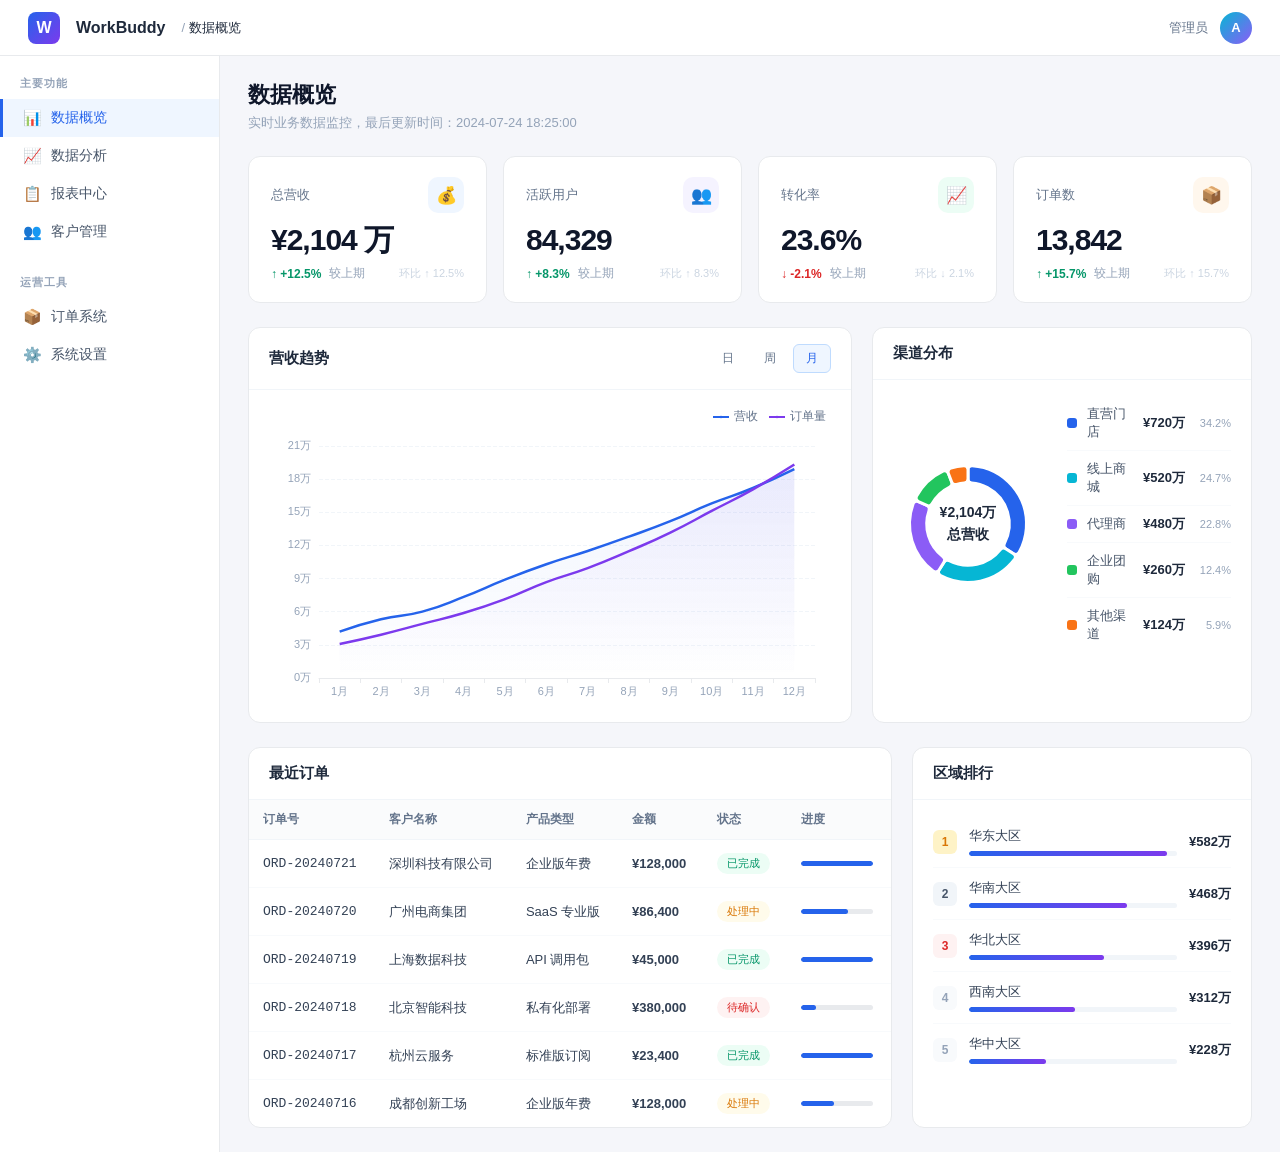
==== demos/d_dashboard/index.html @ 5409e31c "feat: 部署鄂尔多斯WorkBuddy培训材料" ====
<!DOCTYPE html>
<html lang="zh-CN">
<head>
<meta charset="UTF-8">
<meta name="viewport" content="width=device-width, initial-scale=1.0">
<title>数据概览 - 业务监控台</title>
<script src="assets/react.development.js"></script>
<script src="assets/react-dom.development.js"></script>
<script src="assets/echarts.min.js"></script>
<style>
  * { margin: 0; padding: 0; box-sizing: border-box; }

  body {
    font-family: -apple-system, BlinkMacSystemFont, 'Segoe UI', 'PingFang SC', 'Hiragino Sans GB', sans-serif;
    background: #f5f6fa;
    color: #1a1a2e;
    min-height: 100vh;
  }

  /* 顶栏 */
  .topbar {
    background: #fff;
    height: 56px;
    display: flex;
    align-items: center;
    justify-content: space-between;
    padding: 0 28px;
    border-bottom: 1px solid #e8eaed;
    position: sticky;
    top: 0;
    z-index: 100;
  }
  .topbar-left {
    display: flex;
    align-items: center;
    gap: 16px;
  }
  .topbar-logo {
    width: 32px;
    height: 32px;
    background: linear-gradient(135deg, #2563eb, #7c3aed);
    border-radius: 8px;
    display: flex;
    align-items: center;
    justify-content: center;
    color: #fff;
    font-size: 16px;
    font-weight: 700;
  }
  .topbar-title {
    font-size: 16px;
    font-weight: 600;
    color: #1e293b;
  }
  .topbar-breadcrumb {
    font-size: 13px;
    color: #94a3b8;
  }
  .topbar-breadcrumb span { color: #1e293b; }
  .topbar-right {
    display: flex;
    align-items: center;
    gap: 12px;
  }
  .avatar {
    width: 32px;
    height: 32px;
    border-radius: 50%;
    background: linear-gradient(135deg, #06b6d4, #8b5cf6);
    display: flex;
    align-items: center;
    justify-content: center;
    color: #fff;
    font-size: 13px;
    font-weight: 600;
  }

  /* 布局 */
  .layout {
    display: flex;
    max-width: 1440px;
    margin: 0 auto;
  }

  /* 侧边栏 */
  .sidebar {
    width: 220px;
    min-height: calc(100vh - 56px);
    background: #fff;
    border-right: 1px solid #e8eaed;
    padding: 20px 0;
    flex-shrink: 0;
  }
  .nav-section { margin-bottom: 24px; }
  .nav-label {
    font-size: 11px;
    font-weight: 600;
    color: #94a3b8;
    text-transform: uppercase;
    letter-spacing: 1px;
    padding: 0 20px;
    margin-bottom: 8px;
  }
  .nav-item {
    display: flex;
    align-items: center;
    gap: 10px;
    padding: 10px 20px;
    font-size: 14px;
    color: #475569;
    cursor: pointer;
    transition: all 0.15s;
    border-left: 3px solid transparent;
  }
  .nav-item:hover { background: #f8fafc; color: #1e293b; }
  .nav-item.active {
    background: #eff6ff;
    color: #2563eb;
    border-left-color: #2563eb;
    font-weight: 500;
  }
  .nav-icon { width: 18px; text-align: center; font-size: 15px; }

  /* 主内容区 */
  .main {
    flex: 1;
    padding: 24px 28px;
    min-width: 0;
  }

  /* 页面标题 */
  .page-header {
    margin-bottom: 24px;
  }
  .page-title {
    font-size: 22px;
    font-weight: 700;
    color: #0f172a;
    margin-bottom: 4px;
  }
  .page-desc {
    font-size: 13px;
    color: #94a3b8;
  }

  /* 统计卡片 */
  .stats-row {
    display: grid;
    grid-template-columns: repeat(4, 1fr);
    gap: 16px;
    margin-bottom: 24px;
  }
  .stat-card {
    background: #fff;
    border-radius: 12px;
    padding: 20px 22px;
    border: 1px solid #e8eaed;
    transition: all 0.2s;
  }
  .stat-card:hover {
    box-shadow: 0 4px 16px rgba(0,0,0,0.06);
    border-color: #d1d5db;
  }
  .stat-header {
    display: flex;
    align-items: center;
    justify-content: space-between;
    margin-bottom: 12px;
  }
  .stat-label {
    font-size: 13px;
    color: #64748b;
    font-weight: 500;
  }
  .stat-icon {
    width: 36px;
    height: 36px;
    border-radius: 10px;
    display: flex;
    align-items: center;
    justify-content: center;
    font-size: 17px;
  }
  .icon-blue { background: #eff6ff; }
  .icon-purple { background: #f5f3ff; }
  .icon-green { background: #ecfdf5; }
  .icon-orange { background: #fff7ed; }
  .stat-value {
    font-size: 30px;
    font-weight: 700;
    color: #0f172a;
    letter-spacing: -1px;
    line-height: 1;
    margin-bottom: 10px;
  }
  .stat-footer {
    display: flex;
    align-items: center;
    gap: 8px;
    font-size: 12px;
  }
  .trend-up { color: #059669; font-weight: 600; display: flex; align-items: center; gap: 3px; }
  .trend-down { color: #dc2626; font-weight: 600; display: flex; align-items: center; gap: 3px; }
  .trend-sub { color: #94a3b8; }

  /* 图表区域 */
  .charts-row {
    display: grid;
    grid-template-columns: 1fr 380px;
    gap: 20px;
    margin-bottom: 24px;
  }
  .card {
    background: #fff;
    border-radius: 12px;
    border: 1px solid #e8eaed;
    overflow: hidden;
  }
  .card-header {
    display: flex;
    align-items: center;
    justify-content: space-between;
    padding: 16px 20px;
    border-bottom: 1px solid #f1f5f9;
  }
  .card-title {
    font-size: 15px;
    font-weight: 600;
    color: #1e293b;
  }
  .card-actions {
    display: flex;
    gap: 4px;
  }
  .chip {
    padding: 5px 12px;
    font-size: 12px;
    border-radius: 6px;
    cursor: pointer;
    transition: all 0.15s;
    border: 1px solid transparent;
    color: #64748b;
    background: transparent;
    font-family: inherit;
  }
  .chip:hover { background: #f8fafc; }
  .chip.active {
    background: #eff6ff;
    color: #2563eb;
    border-color: #bfdbfe;
    font-weight: 500;
  }
  .card-body { padding: 16px 20px; }
  .chart-area { height: 300px; }

  /* 底部区域 */
  .bottom-row {
    display: grid;
    grid-template-columns: 1fr 340px;
    gap: 20px;
  }

  /* 表格 */
  .data-table {
    width: 100%;
    border-collapse: collapse;
  }
  .data-table th {
    text-align: left;
    padding: 11px 14px;
    font-size: 12px;
    font-weight: 600;
    color: #64748b;
    border-bottom: 1px solid #f1f5f9;
    background: #fafbfc;
  }
  .data-table td {
    padding: 13px 14px;
    font-size: 13px;
    border-bottom: 1px solid #f8fafc;
    color: #334155;
  }
  .data-table tr:last-child td { border-bottom: none; }
  .data-table tr:hover td { background: #fafbfc; }

  .order-id { font-family: 'SF Mono', Monaco, monospace; font-size: 12px; color: #2563eb; }
  .amount-text { font-weight: 600; color: #0f172a; }

  .badge {
    display: inline-flex;
    align-items: center;
    gap: 4px;
    padding: 3px 10px;
    border-radius: 20px;
    font-size: 11px;
    font-weight: 500;
  }
  .badge-success { background: #ecfdf5; color: #059669; }
  .badge-warning { background: #fffbeb; color: #d97706; }
  .badge-danger { background: #fef2f2; color: #dc2626; }

  .progress-track {
    width: 72px;
    height: 5px;
    background: #e8eaed;
    border-radius: 3px;
    overflow: hidden;
  }
  .progress-fill {
    height: 100%;
    border-radius: 3px;
    background: #2563eb;
    transition: width 0.6s ease;
  }

  /* 环形图区域 */
  .donut-layout {
    display: flex;
    align-items: center;
    gap: 24px;
  }
  .donut-chart { width: 150px; height: 150px; flex-shrink: 0; }
  .legend-list { flex: 1; }
  .legend-item {
    display: flex;
    align-items: center;
    gap: 10px;
    padding: 9px 0;
    border-bottom: 1px solid #f8fafc;
  }
  .legend-item:last-child { border-bottom: none; }
  .legend-dot {
    width: 10px;
    height: 10px;
    border-radius: 3px;
    flex-shrink: 0;
  }
  .legend-name { flex: 1; font-size: 13px; color: #475569; }
  .legend-value { font-size: 13px; font-weight: 600; color: #1e293b; }
  .legend-pct { font-size: 11px; color: #94a3b8; width: 36px; text-align: right; }

  /* 排行榜 */
  .rank-list { list-style: none; }
  .rank-item {
    display: flex;
    align-items: center;
    gap: 12px;
    padding: 11px 0;
    border-bottom: 1px solid #f8fafc;
  }
  .rank-item:last-child { border-bottom: none; }
  .rank-num {
    width: 24px;
    height: 24px;
    border-radius: 6px;
    display: flex;
    align-items: center;
    justify-content: center;
    font-size: 12px;
    font-weight: 700;
    flex-shrink: 0;
  }
  .num-1 { background: #fef3c7; color: #d97706; }
  .num-2 { background: #f1f5f9; color: #475569; }
  .num-3 { background: #fef2f2; color: #dc2626; }
  .num-n { background: #f8fafc; color: #94a3b8; }
  .rank-info { flex: 1; }
  .rank-name { font-size: 13px; font-weight: 500; color: #334155; }
  .rank-bar-wrap {
    height: 5px;
    background: #f1f5f9;
    border-radius: 3px;
    margin-top: 6px;
    overflow: hidden;
  }
  .rank-bar-fill {
    height: 100%;
    border-radius: 3px;
    background: linear-gradient(90deg, #2563eb, #7c3aed);
  }
  .rank-amount {
    font-size: 13px;
    font-weight: 600;
    color: #1e293b;
  }

  @keyframes fadeUp {
    from { opacity: 0; transform: translateY(12px); }
    to { opacity: 1; transform: translateY(0); }
  }
  .fade-up { animation: fadeUp 0.4s ease forwards; opacity: 0; }
</style>
</head>
<body>

<div class="app" id="root"></div>

<script>function _slicedToArray(r,e){return _arrayWithHoles(r)||_iterableToArrayLimit(r,e)||_unsupportedIterableToArray(r,e)||_nonIterableRest();}function _nonIterableRest(){throw new TypeError("Invalid attempt to destructure non-iterable instance.\nIn order to be iterable, non-array objects must have a [Symbol.iterator]() method.");}function _unsupportedIterableToArray(r,a){if(r){if("string"==typeof r)return _arrayLikeToArray(r,a);var t={}.toString.call(r).slice(8,-1);return"Object"===t&&r.constructor&&(t=r.constructor.name),"Map"===t||"Set"===t?Array.from(r):"Arguments"===t||/^(?:Ui|I)nt(?:8|16|32)(?:Clamped)?Array$/.test(t)?_arrayLikeToArray(r,a):void 0;}}function _arrayLikeToArray(r,a){(null==a||a>r.length)&&(a=r.length);for(var e=0,n=Array(a);e<a;e++)n[e]=r[e];return n;}function _iterableToArrayLimit(r,l){var t=null==r?null:"undefined"!=typeof Symbol&&r[Symbol.iterator]||r["@@iterator"];if(null!=t){var e,n,i,u,a=[],f=!0,o=!1;try{if(i=(t=t.call(r)).next,0===l){if(Object(t)!==t)return;f=!1;}else for(;!(f=(e=i.call(t)).done)&&(a.push(e.value),a.length!==l);f=!0);}catch(r){o=!0,n=r;}finally{try{if(!f&&null!=t.return&&(u=t.return(),Object(u)!==u))return;}finally{if(o)throw n;}}return a;}}function _arrayWithHoles(r){if(Array.isArray(r))return r;}var _React=React,useState=_React.useState,useEffect=_React.useEffect,useRef=_React.useRef;function StatCard(_ref){var label=_ref.label,value=_ref.value,change=_ref.change,pct=_ref.pct,icon=_ref.icon,iconBg=_ref.iconBg;var up=!change.includes('-');return React.createElement("div",{className:"stat-card fade-up"},React.createElement("div",{className:"stat-header"},React.createElement("span",{className:"stat-label"},label),React.createElement("span",{className:"stat-icon ".concat(iconBg)},icon)),React.createElement("div",{className:"stat-value"},value),React.createElement("div",{className:"stat-footer"},React.createElement("span",{className:up?'trend-up':'trend-down'},up?'↑':'↓'," ",change),React.createElement("span",{className:"trend-sub"},"\u8F83\u4E0A\u671F"),React.createElement("span",{style:{marginLeft:'auto',fontSize:'11px',color:'#cbd5e1'}},"\u73AF\u6BD4 ",pct)));}function TrendLine(){var ref=useRef(null);useEffect(function(){if(!ref.current)return;var chart=echarts.init(ref.current);chart.setOption({backgroundColor:'transparent',tooltip:{trigger:'axis',backgroundColor:'#fff',borderColor:'#e8eaed',textStyle:{color:'#334155',fontSize:12},axisPointer:{lineStyle:{color:'#e8eaed'}},extraCssText:'box-shadow: 0 4px 12px rgba(0,0,0,0.08);'},legend:{data:['营收','订单量'],top:0,right:0,textStyle:{color:'#64748b',fontSize:12},itemWidth:16,itemHeight:3},grid:{left:50,right:16,top:40,bottom:28},xAxis:{type:'category',data:['1月','2月','3月','4月','5月','6月','7月','8月','9月','10月','11月','12月'],axisLine:{lineStyle:{color:'#e8eaed'}},axisLabel:{color:'#94a3b8',fontSize:11},splitLine:{show:false}},yAxis:[{type:'value',axisLabel:{color:'#94a3b8',fontSize:11,formatter:function formatter(v){return v/100+'万';}},splitLine:{lineStyle:{color:'#f1f5f9',type:'dashed'}}},{type:'value',show:false}],series:[{name:'营收',type:'line',smooth:true,yAxisIndex:0,data:[420,532,601,734,890,1030,1150,1280,1420,1580,1720,1890],lineStyle:{width:2.5,color:'#2563eb'},areaStyle:{color:new echarts.graphic.LinearGradient(0,0,0,1,[{offset:0,color:'rgba(37,99,235,0.1)'},{offset:1,color:'rgba(37,99,235,0)'}])},itemStyle:{color:'#2563eb'},symbol:'circle',symbolSize:6,showSymbol:false},{name:'订单量',type:'line',smooth:true,yAxisIndex:1,data:[220,280,350,420,510,620,710,820,940,1080,1220,1380],lineStyle:{width:2.5,color:'#7c3aed'},areaStyle:{color:new echarts.graphic.LinearGradient(0,0,0,1,[{offset:0,color:'rgba(124,58,237,0.08)'},{offset:1,color:'rgba(124,58,237,0)'}])},itemStyle:{color:'#7c3aed'},symbol:'circle',symbolSize:6,showSymbol:false}]});window.addEventListener('resize',function(){return chart.resize();});return function(){window.removeEventListener('resize',function(){return chart.resize();});chart.dispose();};},[]);return React.createElement("div",{ref:ref,className:"chart-area"});}function DonutChart(){var ref=useRef(null);useEffect(function(){if(!ref.current)return;var chart=echarts.init(ref.current);chart.setOption({backgroundColor:'transparent',tooltip:{trigger:'item',backgroundColor:'#fff',borderColor:'#e8eaed',textStyle:{color:'#334155',fontSize:12},extraCssText:'box-shadow: 0 4px 12px rgba(0,0,0,0.08);',formatter:'{b}: ¥{c}万 ({d}%)'},series:[{type:'pie',radius:['55%','78%'],center:['50%','50%'],avoidLabelOverlap:false,label:{show:true,position:'center',formatter:'¥2,104万\n总营收',fontSize:14,lineHeight:22,color:'#1e293b',fontWeight:700},labelLine:{show:false},data:[{value:720,name:'直营门店',itemStyle:{color:'#2563eb'}},{value:520,name:'线上商城',itemStyle:{color:'#06b6d4'}},{value:480,name:'代理商',itemStyle:{color:'#8b5cf6'}},{value:260,name:'企业团购',itemStyle:{color:'#22c55e'}},{value:124,name:'其他渠道',itemStyle:{color:'#f97316'}}],itemStyle:{borderRadius:4,borderColor:'#fff',borderWidth:3}}]});window.addEventListener('resize',function(){return chart.resize();});return function(){return chart.dispose();};},[]);return React.createElement("div",{ref:ref,className:"donut-chart"});}function OrderTable(){var orders=[{id:'ORD-20240721',client:'深圳科技有限公司',product:'企业版年费',amount:'¥128,000',status:'success',label:'已完成',progress:100},{id:'ORD-20240720',client:'广州电商集团',product:'SaaS 专业版',amount:'¥86,400',status:'warning',label:'处理中',progress:65},{id:'ORD-20240719',client:'上海数据科技',product:'API 调用包',amount:'¥45,000',status:'success',label:'已完成',progress:100},{id:'ORD-20240718',client:'北京智能科技',product:'私有化部署',amount:'¥380,000',status:'danger',label:'待确认',progress:20},{id:'ORD-20240717',client:'杭州云服务',product:'标准版订阅',amount:'¥23,400',status:'success',label:'已完成',progress:100},{id:'ORD-20240716',client:'成都创新工场',product:'企业版年费',amount:'¥128,000',status:'warning',label:'处理中',progress:45}];return React.createElement("table",{className:"data-table"},React.createElement("thead",null,React.createElement("tr",null,React.createElement("th",null,"\u8BA2\u5355\u53F7"),React.createElement("th",null,"\u5BA2\u6237\u540D\u79F0"),React.createElement("th",null,"\u4EA7\u54C1\u7C7B\u578B"),React.createElement("th",null,"\u91D1\u989D"),React.createElement("th",null,"\u72B6\u6001"),React.createElement("th",null,"\u8FDB\u5EA6"))),React.createElement("tbody",null,orders.map(function(o){return React.createElement("tr",{key:o.id},React.createElement("td",{className:"order-id"},o.id),React.createElement("td",null,o.client),React.createElement("td",null,o.product),React.createElement("td",{className:"amount-text"},o.amount),React.createElement("td",null,React.createElement("span",{className:"badge badge-".concat(o.status)},o.label)),React.createElement("td",null,React.createElement("div",{className:"progress-track"},React.createElement("div",{className:"progress-fill",style:{width:o.progress+'%'}}))));})));}function RankList(){var data=[{name:'华东大区',val:'¥582万',pct:95},{name:'华南大区',val:'¥468万',pct:76},{name:'华北大区',val:'¥396万',pct:65},{name:'西南大区',val:'¥312万',pct:51},{name:'华中大区',val:'¥228万',pct:37}];return React.createElement("ul",{className:"rank-list"},data.map(function(r,i){return React.createElement("li",{key:i,className:"rank-item"},React.createElement("span",{className:"rank-num ".concat(i===0?'num-1':i===1?'num-2':i===2?'num-3':'num-n')},i+1),React.createElement("div",{className:"rank-info"},React.createElement("div",{className:"rank-name"},r.name),React.createElement("div",{className:"rank-bar-wrap"},React.createElement("div",{className:"rank-bar-fill",style:{width:r.pct+'%'}}))),React.createElement("span",{className:"rank-amount"},r.val));}));}function Dashboard(){var _useState=useState('month'),_useState2=_slicedToArray(_useState,2),activeTab=_useState2[0],setActiveTab=_useState2[1];return React.createElement(React.Fragment,null,React.createElement("div",{className:"topbar"},React.createElement("div",{className:"topbar-left"},React.createElement("div",{className:"topbar-logo"},"W"),React.createElement("span",{className:"topbar-title"},"WorkBuddy"),React.createElement("span",{className:"topbar-breadcrumb"},"/ ",React.createElement("span",null,"\u6570\u636E\u6982\u89C8"))),React.createElement("div",{className:"topbar-right"},React.createElement("span",{style:{fontSize:'13px',color:'#64748b'}},"\u7BA1\u7406\u5458"),React.createElement("div",{className:"avatar"},"A"))),React.createElement("div",{className:"layout"},React.createElement("aside",{className:"sidebar"},React.createElement("div",{className:"nav-section"},React.createElement("div",{className:"nav-label"},"\u4E3B\u8981\u529F\u80FD"),React.createElement("div",{className:"nav-item active"},React.createElement("span",{className:"nav-icon"},"\uD83D\uDCCA")," \u6570\u636E\u6982\u89C8"),React.createElement("div",{className:"nav-item"},React.createElement("span",{className:"nav-icon"},"\uD83D\uDCC8")," \u6570\u636E\u5206\u6790"),React.createElement("div",{className:"nav-item"},React.createElement("span",{className:"nav-icon"},"\uD83D\uDCCB")," \u62A5\u8868\u4E2D\u5FC3"),React.createElement("div",{className:"nav-item"},React.createElement("span",{className:"nav-icon"},"\uD83D\uDC65")," \u5BA2\u6237\u7BA1\u7406")),React.createElement("div",{className:"nav-section"},React.createElement("div",{className:"nav-label"},"\u8FD0\u8425\u5DE5\u5177"),React.createElement("div",{className:"nav-item"},React.createElement("span",{className:"nav-icon"},"\uD83D\uDCE6")," \u8BA2\u5355\u7CFB\u7EDF"),React.createElement("div",{className:"nav-item"},React.createElement("span",{className:"nav-icon"},"\u2699\uFE0F")," \u7CFB\u7EDF\u8BBE\u7F6E"))),React.createElement("main",{className:"main"},React.createElement("div",{className:"page-header fade-up"},React.createElement("h1",{className:"page-title"},"\u6570\u636E\u6982\u89C8"),React.createElement("p",{className:"page-desc"},"\u5B9E\u65F6\u4E1A\u52A1\u6570\u636E\u76D1\u63A7\uFF0C\u6700\u540E\u66F4\u65B0\u65F6\u95F4\uFF1A2024-07-24 18:25:00")),React.createElement("div",{className:"stats-row"},React.createElement(StatCard,{label:"\u603B\u8425\u6536",value:"\xA52,104 \u4E07",change:"+12.5%",pct:"\u2191 12.5%",icon:"\uD83D\uDCB0",iconBg:"icon-blue"}),React.createElement(StatCard,{label:"\u6D3B\u8DC3\u7528\u6237",value:"84,329",change:"+8.3%",pct:"\u2191 8.3%",icon:"\uD83D\uDC65",iconBg:"icon-purple"}),React.createElement(StatCard,{label:"\u8F6C\u5316\u7387",value:"23.6%",change:"-2.1%",pct:"\u2193 2.1%",icon:"\uD83D\uDCC8",iconBg:"icon-green"}),React.createElement(StatCard,{label:"\u8BA2\u5355\u6570",value:"13,842",change:"+15.7%",pct:"\u2191 15.7%",icon:"\uD83D\uDCE6",iconBg:"icon-orange"})),React.createElement("div",{className:"charts-row"},React.createElement("div",{className:"card fade-up",style:{animationDelay:'0.1s'}},React.createElement("div",{className:"card-header"},React.createElement("span",{className:"card-title"},"\u8425\u6536\u8D8B\u52BF"),React.createElement("div",{className:"card-actions"},['day','week','month'].map(function(t){return React.createElement("button",{key:t,className:"chip ".concat(activeTab===t?'active':''),onClick:function onClick(){return setActiveTab(t);}},{day:'日',week:'周',month:'月'}[t]);}))),React.createElement("div",{className:"card-body"},React.createElement(TrendLine,null))),React.createElement("div",{className:"card fade-up",style:{animationDelay:'0.15s'}},React.createElement("div",{className:"card-header"},React.createElement("span",{className:"card-title"},"\u6E20\u9053\u5206\u5E03")),React.createElement("div",{className:"card-body"},React.createElement("div",{className:"donut-layout"},React.createElement(DonutChart,null),React.createElement("div",{className:"legend-list"},[{c:'#2563eb',n:'直营门店',v:'¥720万',p:'34.2%'},{c:'#06b6d4',n:'线上商城',v:'¥520万',p:'24.7%'},{c:'#8b5cf6',n:'代理商',v:'¥480万',p:'22.8%'},{c:'#22c55e',n:'企业团购',v:'¥260万',p:'12.4%'},{c:'#f97316',n:'其他渠道',v:'¥124万',p:'5.9%'}].map(function(l,i){return React.createElement("div",{key:i,className:"legend-item"},React.createElement("span",{className:"legend-dot",style:{background:l.c}}),React.createElement("span",{className:"legend-name"},l.n),React.createElement("span",{className:"legend-value"},l.v),React.createElement("span",{className:"legend-pct"},l.p));})))))),React.createElement("div",{className:"bottom-row"},React.createElement("div",{className:"card fade-up",style:{animationDelay:'0.2s'}},React.createElement("div",{className:"card-header"},React.createElement("span",{className:"card-title"},"\u6700\u8FD1\u8BA2\u5355")),React.createElement("div",{className:"card-body",style:{padding:'0'}},React.createElement(OrderTable,null))),React.createElement("div",{className:"card fade-up",style:{animationDelay:'0.25s'}},React.createElement("div",{className:"card-header"},React.createElement("span",{className:"card-title"},"\u533A\u57DF\u6392\u884C")),React.createElement("div",{className:"card-body"},React.createElement(RankList,null)))))));}ReactDOM.createRoot(document.getElementById('root')).render(React.createElement(Dashboard,null));</script>
</body>
</html>
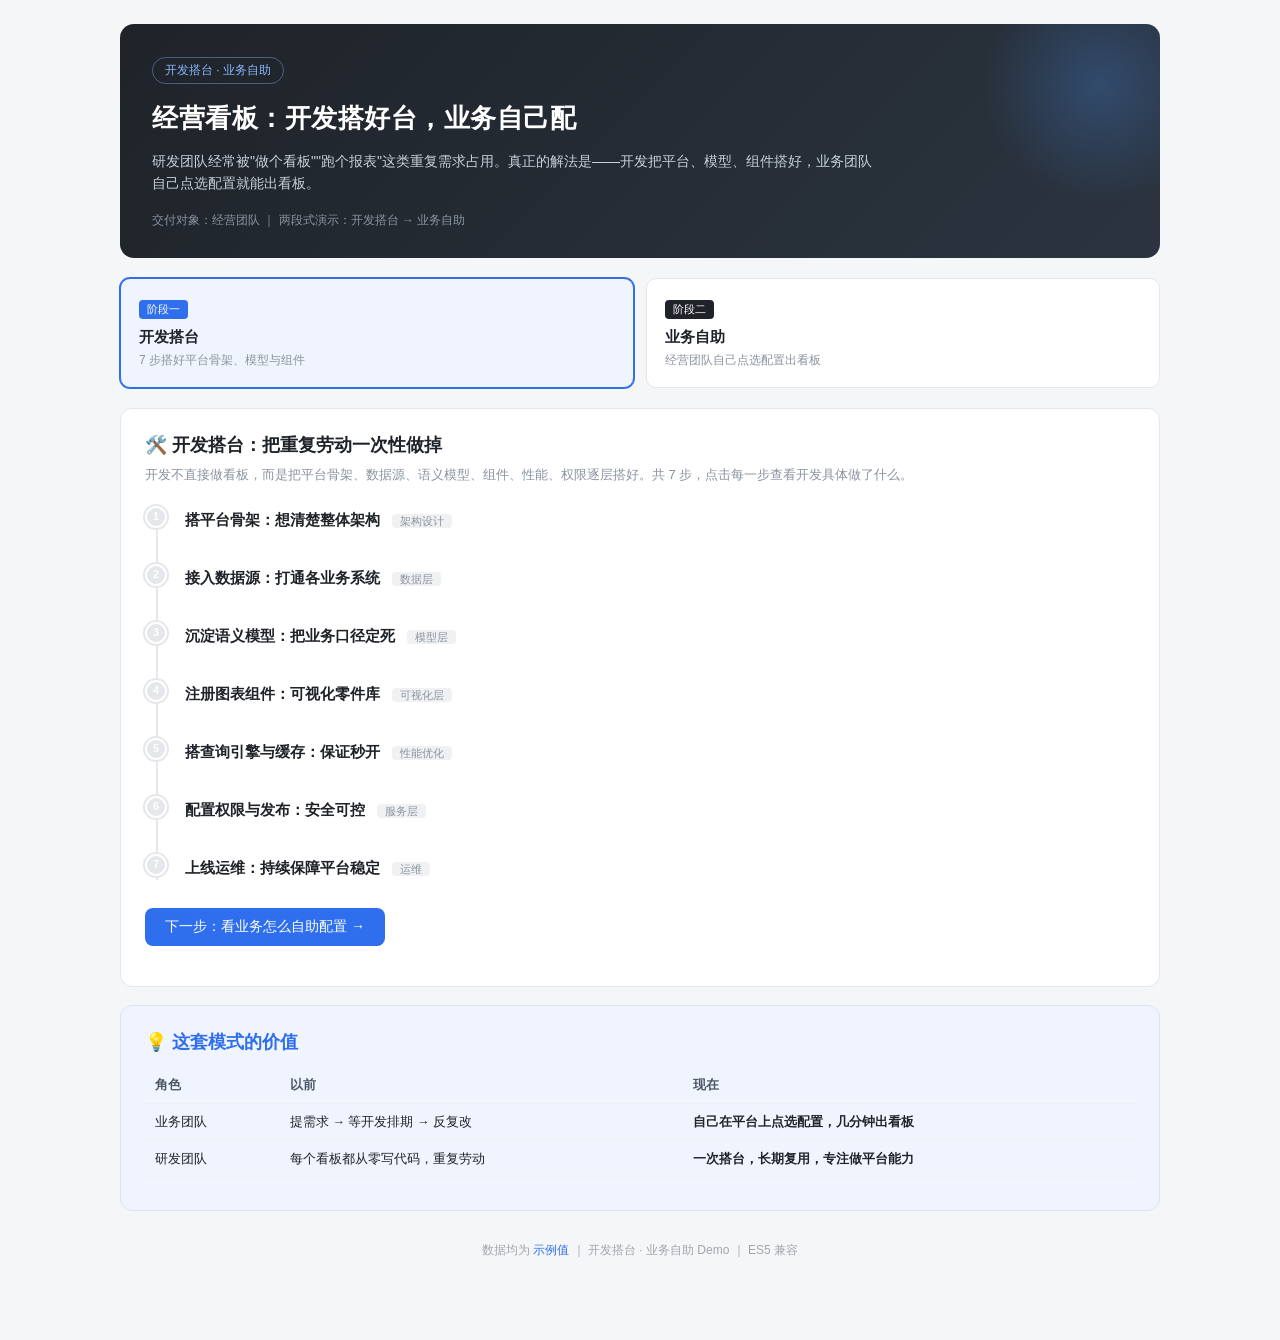
==== commit a21fb664: "feat: 更新数智工具开发demo" ====
--- a/demos/d_dashboard/index.html
+++ b/demos/d_dashboard/index.html
@@ -1,400 +1,866 @@
 <!DOCTYPE html>
-<html lang="zh-CN">
-<head>
-<meta charset="UTF-8">
-<meta name="viewport" content="width=device-width, initial-scale=1.0">
-<title>数据概览 - 业务监控台</title>
-<script src="assets/react.development.js"></script>
-<script src="assets/react-dom.development.js"></script>
-<script src="assets/echarts.min.js"></script>
+<html lang="zh-CN" data-page-node-id="ryjo9A8xEb5ARSOMpGItKP">
+<head data-page-node-id="pqWp8pfzp0RZ9H7TcduMfM">
+<meta charset="UTF-8" data-page-node-id="S8JuPNFtDSs1piz5qi6LEm">
+<meta name="viewport" content="width=device-width, initial-scale=1.0" data-page-node-id="tACIdN5uxoAtgjnfTzceOp">
+<title>经营看板平台 - 开发搭台 · 业务自助 Demo</title>
 <style>
   * { margin: 0; padding: 0; box-sizing: border-box; }
-
   body {
-    font-family: -apple-system, BlinkMacSystemFont, 'Segoe UI', 'PingFang SC', 'Hiragino Sans GB', sans-serif;
-    background: #f5f6fa;
-    color: #1a1a2e;
-    min-height: 100vh;
-  }
-
-  /* 顶栏 */
-  .topbar {
+    font-family: -apple-system, "PingFang SC", "Microsoft YaHei", sans-serif;
+    background: #f5f6f8;
+    color: #1f2329;
+    line-height: 1.6;
+  }
+  .wrap { max-width: 1080px; margin: 0 auto; padding: 24px 20px 80px; }
+
+  /* 顶部 */
+  .hero {
+    background: linear-gradient(135deg, #1f2329 0%, #2b3440 100%);
+    border-radius: 14px;
+    padding: 32px 32px 28px;
+    color: #fff;
+    position: relative;
+    overflow: hidden;
+  }
+  .hero::after {
+    content: "";
+    position: absolute;
+    right: -60px; top: -60px;
+    width: 240px; height: 240px;
+    background: radial-gradient(circle, rgba(76,154,255,0.25) 0%, transparent 70%);
+  }
+  .hero .tag {
+    display: inline-block;
+    font-size: 12px;
+    color: #8ab6ff;
+    border: 1px solid rgba(138,182,255,0.4);
+    border-radius: 20px;
+    padding: 3px 12px;
+    margin-bottom: 14px;
+  }
+  .hero h1 { font-size: 26px; font-weight: 600; margin-bottom: 10px; letter-spacing: 0.5px; }
+  .hero p { font-size: 14px; color: #c8d0da; max-width: 720px; }
+  .hero .meta { margin-top: 16px; font-size: 12px; color: #8a93a0; }
+
+  /* 阶段标签 */
+  .phase-nav { display: flex; gap: 12px; margin: 20px 0; }
+  .phase-btn {
+    flex: 1;
     background: #fff;
-    height: 56px;
+    border: 1px solid #e5e7eb;
+    border-radius: 10px;
+    padding: 16px 18px;
+    cursor: pointer;
+    text-align: left;
+    transition: all 0.2s;
+    position: relative;
+  }
+  .phase-btn:hover { border-color: #2f6fed; }
+  .phase-btn.on { border-color: #2f6fed; background: #f0f4ff; box-shadow: 0 0 0 1px #2f6fed; }
+  .phase-btn .ph-no {
+    display: inline-block;
+    font-size: 11px;
+    color: #fff;
+    background: #1f2329;
+    border-radius: 4px;
+    padding: 1px 8px;
+    margin-bottom: 6px;
+  }
+  .phase-btn.on .ph-no { background: #2f6fed; }
+  .phase-btn .ph-title { font-size: 15px; font-weight: 600; display: block; }
+  .phase-btn .ph-sub { font-size: 12px; color: #8a93a0; margin-top: 2px; display: block; }
+
+  /* 通用卡片 */
+  .card {
+    background: #fff;
+    border: 1px solid #e5e7eb;
+    border-radius: 12px;
+    padding: 22px 24px;
+    margin: 18px 0;
+  }
+  .card h2 {
+    font-size: 18px;
+    font-weight: 600;
+    margin-bottom: 6px;
+    display: flex;
+    align-items: center;
+    gap: 8px;
+  }
+  .card .sub { font-size: 13px; color: #8a93a0; margin-bottom: 16px; }
+
+  /* 时间线 */
+  .timeline { position: relative; padding-left: 30px; }
+  .timeline::before {
+    content: "";
+    position: absolute;
+    left: 11px; top: 6px; bottom: 6px;
+    width: 2px;
+    background: #e5e7eb;
+  }
+  .step { position: relative; margin-bottom: 22px; }
+  .step .dot {
+    position: absolute;
+    left: -30px; top: 4px;
+    width: 22px; height: 22px;
+    border-radius: 50%;
+    background: #e5e7eb;
+    border: 2px solid #fff;
+    box-shadow: 0 0 0 2px #e5e7eb;
+    display: flex;
+    align-items: center;
+    justify-content: center;
+    font-size: 11px;
+    color: #fff;
+    font-weight: 600;
+    transition: all 0.3s;
+  }
+  .step.active .dot { background: #2f6fed; box-shadow: 0 0 0 2px #bcd2ff; }
+  .step.done .dot { background: #2f6fed; box-shadow: 0 0 0 2px #bcd2ff; }
+  .step .title {
+    font-size: 15px;
+    font-weight: 600;
+    color: #1f2329;
+    margin-bottom: 4px;
+    cursor: pointer;
+    user-select: none;
+    padding: 6px 10px;
+    border-radius: 8px;
+    transition: background 0.15s;
+  }
+  .step .title:hover { background: #f5f7fa; }
+  .step .title .who {
+    font-size: 11px;
+    font-weight: 400;
+    color: #8a93a0;
+    background: #f0f1f3;
+    border-radius: 4px;
+    padding: 1px 8px;
+    margin-left: 8px;
+  }
+  .step .body { display: none; margin-top: 10px; }
+  .step.active .body { display: block; animation: fadeUp 0.35s ease; }
+  .step-note {
+    font-size: 13px;
+    color: #4b5563;
+    margin: 4px 0 10px;
+    line-height: 1.7;
+  }
+  @keyframes fadeUp { from { opacity: 0; transform: translateY(8px); } to { opacity: 1; transform: translateY(0); } }
+
+  /* 代码块 */
+  pre {
+    background: #1f2329;
+    color: #d6dbe2;
+    border-radius: 8px;
+    padding: 14px 16px;
+    font-size: 12.5px;
+    line-height: 1.7;
+    overflow-x: auto;
+    font-family: "SF Mono", "Menlo", "Consolas", monospace;
+    margin: 10px 0;
+  }
+  pre .cm { color: #6b7680; }
+  pre .kw { color: #6ea8ff; }
+  pre .str { color: #7ec699; }
+  pre .fn { color: #e0b05f; }
+  pre .num { color: #c88fd6; }
+
+  /* 表格 */
+  table { width: 100%; border-collapse: collapse; font-size: 12.5px; margin: 10px 0; }
+  th, td { padding: 8px 10px; text-align: left; border-bottom: 1px solid #eef0f2; }
+  th { background: #f7f8fa; color: #4b5563; font-weight: 600; }
+  .tag {
+    display: inline-block;
+    font-size: 11px;
+    padding: 1px 8px;
+    border-radius: 4px;
+    font-weight: 500;
+  }
+  .tag.blue { background: #e8f0ff; color: #2f6fed; }
+  .tag.green { background: #e6f5ec; color: #1a9e5c; }
+  .tag.orange { background: #fff3e6; color: #d97706; }
+  .tag.gray { background: #f0f1f3; color: #6b7280; }
+
+  /* 看板预览 */
+  .dashboard {
+    display: grid;
+    grid-template-columns: repeat(4, 1fr);
+    gap: 12px;
+    margin-top: 12px;
+  }
+  .kpi {
+    background: #fff;
+    border: 1px solid #e5e7eb;
+    border-radius: 10px;
+    padding: 14px 16px;
+  }
+  .kpi .label { font-size: 12px; color: #8a93a0; }
+  .kpi .val { font-size: 22px; font-weight: 700; color: #1f2329; margin: 4px 0 2px; }
+  .kpi .delta { font-size: 12px; }
+  .kpi .delta.up { color: #dc2626; }
+  .kpi .delta.down { color: #1a9e5c; }
+
+  .chart-box {
+    grid-column: span 2;
+    background: #fff;
+    border: 1px solid #e5e7eb;
+    border-radius: 10px;
+    padding: 14px 16px;
+  }
+  .chart-box .label { font-size: 12px; color: #8a93a0; margin-bottom: 10px; }
+
+  .bars { display: flex; align-items: flex-end; gap: 8px; height: 120px; }
+  .bar { flex: 1; background: #2f6fed; border-radius: 4px 4px 0 0; position: relative; }
+  .bar.x { display: flex; justify-content: space-around; margin-top: 6px; font-size: 10px; color: #8a93a0; }
+
+  .pie-wrap { display: flex; align-items: center; gap: 16px; }
+  .pie { width: 110px; height: 110px; border-radius: 50%; flex-shrink: 0; }
+  .legend { font-size: 12px; }
+  .legend .row { display: flex; align-items: center; gap: 6px; margin-bottom: 5px; }
+  .legend .sw { width: 10px; height: 10px; border-radius: 2px; }
+
+  /* 配置器（业务自助） */
+  .config-wrap {
+    display: grid;
+    grid-template-columns: 300px 1fr;
+    gap: 16px;
+    margin-top: 12px;
+  }
+  .config-panel {
+    border: 1px solid #e5e7eb;
+    border-radius: 10px;
+    overflow: hidden;
+  }
+  .config-panel .cp-head {
+    background: #f7f8fa;
+    padding: 10px 14px;
+    font-size: 13px;
+    font-weight: 600;
+    color: #4b5563;
+    border-bottom: 1px solid #eef0f2;
+  }
+  .config-panel .cp-body { padding: 10px 14px; max-height: 360px; overflow-y: auto; }
+  .field-item {
+    border: 1px solid #eef0f2;
+    border-radius: 8px;
+    padding: 8px 10px;
+    margin-bottom: 8px;
+    cursor: pointer;
+    font-size: 12.5px;
+    transition: all 0.15s;
     display: flex;
     align-items: center;
     justify-content: space-between;
-    padding: 0 28px;
-    border-bottom: 1px solid #e8eaed;
-    position: sticky;
-    top: 0;
-    z-index: 100;
-  }
-  .topbar-left {
-    display: flex;
+  }
+  .field-item:hover { border-color: #2f6fed; background: #f8faff; }
+  .field-item.sel { border-color: #2f6fed; background: #f0f4ff; }
+  .field-item .ft { font-size: 11px; color: #8a93a0; }
+
+  .config-canvas {
+    border: 1px dashed #c9d2e0;
+    border-radius: 10px;
+    padding: 14px;
+    background: #fafbfd;
+    min-height: 360px;
+    position: relative;
+  }
+  .config-canvas .canvas-hint {
+    position: absolute;
+    top: 50%; left: 50%;
+    transform: translate(-50%,-50%);
+    color: #a0a6ad;
+    font-size: 13px;
+    text-align: center;
+    pointer-events: none;
+    width: 80%;
+  }
+  .canvas-block {
+    border: 1px solid #e5e7eb;
+    background: #fff;
+    border-radius: 8px;
+    padding: 10px 12px;
+    margin-bottom: 8px;
+    font-size: 12.5px;
+    animation: fadeUp 0.3s ease;
+    box-shadow: 0 1px 3px rgba(0,0,0,0.04);
+  }
+  .canvas-block .cb-type { font-size: 10px; color: #2f6fed; background: #e8f0ff; border-radius: 3px; padding: 0 6px; margin-right: 6px; }
+
+  /* 按钮 */
+  .btn {
+    display: inline-flex;
     align-items: center;
-    gap: 16px;
-  }
-  .topbar-logo {
-    width: 32px;
-    height: 32px;
-    background: linear-gradient(135deg, #2563eb, #7c3aed);
+    gap: 6px;
+    background: #2f6fed;
+    color: #fff;
+    border: none;
     border-radius: 8px;
-    display: flex;
-    align-items: center;
-    justify-content: center;
-    color: #fff;
-    font-size: 16px;
-    font-weight: 700;
-  }
-  .topbar-title {
-    font-size: 16px;
-    font-weight: 600;
-    color: #1e293b;
-  }
-  .topbar-breadcrumb {
-    font-size: 13px;
-    color: #94a3b8;
-  }
-  .topbar-breadcrumb span { color: #1e293b; }
-  .topbar-right {
+    padding: 10px 20px;
+    font-size: 14px;
+    font-weight: 500;
+    cursor: pointer;
+    transition: background 0.2s;
+  }
+  .btn:hover { background: #2459c4; }
+  .btn.ghost { background: #fff; color: #2f6fed; border: 1px solid #2f6fed; }
+  .btn.ghost:hover { background: #f0f4ff; }
+  .btn-row { display: flex; gap: 12px; margin: 18px 0; flex-wrap: wrap; align-items: center; }
+  .hint { font-size: 12px; color: #8a93a0; }
+
+  /* 架构分层图 */
+  .arch { display: flex; flex-direction: column; gap: 8px; margin: 10px 0; }
+  .arch .layer {
+    border: 1px solid #e5e7eb;
+    border-radius: 8px;
+    padding: 10px 14px;
     display: flex;
     align-items: center;
     gap: 12px;
-  }
-  .avatar {
-    width: 32px;
-    height: 32px;
+    font-size: 12.5px;
+  }
+  .arch .layer .l-name {
+    font-weight: 600;
+    color: #2f6fed;
+    min-width: 72px;
+    flex-shrink: 0;
+  }
+  .arch .layer .l-items { color: #4b5563; }
+  .arch .layer.hl { background: #f0f4ff; border-color: #c9d9ff; }
+
+  /* 标签组 */
+  .chip-group { display: flex; flex-wrap: wrap; gap: 8px; margin: 8px 0; }
+  .chip {
+    font-size: 12px;
+    color: #4b5563;
+    background: #f5f7fa;
+    border: 1px solid #e5e7eb;
+    border-radius: 16px;
+    padding: 4px 12px;
+  }
+
+  /* 开关 */
+  .switch-row { display: flex; align-items: center; gap: 10px; margin: 8px 0; font-size: 12.5px; }
+  .switch {
+    width: 40px; height: 22px;
+    border-radius: 11px;
+    background: #d1d5db;
+    position: relative;
+    cursor: pointer;
+    transition: background 0.2s;
+    flex-shrink: 0;
+    border: none;
+  }
+  .switch .knob {
+    position: absolute;
+    top: 2px; left: 2px;
+    width: 18px; height: 18px;
     border-radius: 50%;
-    background: linear-gradient(135deg, #06b6d4, #8b5cf6);
-    display: flex;
+    background: #fff;
+    transition: left 0.2s;
+    box-shadow: 0 1px 2px rgba(0,0,0,0.2);
+  }
+  .switch.on { background: #2f6fed; }
+  .switch.on .knob { left: 20px; }
+  .switch-row .sw-label { color: #4b5563; }
+  .switch-row .sw-tip { color: #a0a6ad; font-size: 11px; }
+
+  /* 可点选择标签 */
+  .pick-item {
+    display: inline-flex;
     align-items: center;
-    justify-content: center;
-    color: #fff;
-    font-size: 13px;
-    font-weight: 600;
-  }
-
-  /* 布局 */
-  .layout {
-    display: flex;
-    max-width: 1440px;
-    margin: 0 auto;
-  }
-
-  /* 侧边栏 */
-  .sidebar {
-    width: 220px;
-    min-height: calc(100vh - 56px);
+    gap: 6px;
+    font-size: 12px;
+    padding: 5px 12px;
+    border: 1px solid #e5e7eb;
+    border-radius: 6px;
     background: #fff;
-    border-right: 1px solid #e8eaed;
-    padding: 20px 0;
-    flex-shrink: 0;
-  }
-  .nav-section { margin-bottom: 24px; }
-  .nav-label {
-    font-size: 11px;
-    font-weight: 600;
-    color: #94a3b8;
-    text-transform: uppercase;
-    letter-spacing: 1px;
-    padding: 0 20px;
-    margin-bottom: 8px;
-  }
-  .nav-item {
-    display: flex;
-    align-items: center;
-    gap: 10px;
-    padding: 10px 20px;
-    font-size: 14px;
-    color: #475569;
     cursor: pointer;
+    user-select: none;
     transition: all 0.15s;
-    border-left: 3px solid transparent;
-  }
-  .nav-item:hover { background: #f8fafc; color: #1e293b; }
-  .nav-item.active {
-    background: #eff6ff;
-    color: #2563eb;
-    border-left-color: #2563eb;
-    font-weight: 500;
-  }
-  .nav-icon { width: 18px; text-align: center; font-size: 15px; }
-
-  /* 主内容区 */
-  .main {
-    flex: 1;
-    padding: 24px 28px;
-    min-width: 0;
-  }
-
-  /* 页面标题 */
-  .page-header {
-    margin-bottom: 24px;
-  }
-  .page-title {
-    font-size: 22px;
-    font-weight: 700;
-    color: #0f172a;
-    margin-bottom: 4px;
-  }
-  .page-desc {
-    font-size: 13px;
-    color: #94a3b8;
-  }
-
-  /* 统计卡片 */
-  .stats-row {
-    display: grid;
-    grid-template-columns: repeat(4, 1fr);
-    gap: 16px;
-    margin-bottom: 24px;
-  }
-  .stat-card {
-    background: #fff;
-    border-radius: 12px;
-    padding: 20px 22px;
-    border: 1px solid #e8eaed;
-    transition: all 0.2s;
-  }
-  .stat-card:hover {
-    box-shadow: 0 4px 16px rgba(0,0,0,0.06);
-    border-color: #d1d5db;
-  }
-  .stat-header {
-    display: flex;
-    align-items: center;
-    justify-content: space-between;
-    margin-bottom: 12px;
-  }
-  .stat-label {
-    font-size: 13px;
-    color: #64748b;
-    font-weight: 500;
-  }
-  .stat-icon {
-    width: 36px;
-    height: 36px;
-    border-radius: 10px;
-    display: flex;
-    align-items: center;
-    justify-content: center;
-    font-size: 17px;
-  }
-  .icon-blue { background: #eff6ff; }
-  .icon-purple { background: #f5f3ff; }
-  .icon-green { background: #ecfdf5; }
-  .icon-orange { background: #fff7ed; }
-  .stat-value {
-    font-size: 30px;
-    font-weight: 700;
-    color: #0f172a;
-    letter-spacing: -1px;
-    line-height: 1;
-    margin-bottom: 10px;
-  }
-  .stat-footer {
+    margin: 0 8px 8px 0;
+  }
+  .pick-item:hover { border-color: #2f6fed; }
+  .pick-item.on { border-color: #2f6fed; background: #f0f4ff; color: #2f6fed; font-weight: 500; }
+  .pick-item .ck { width: 14px; height: 14px; border: 1px solid #c9d2e0; border-radius: 3px; display: inline-flex; align-items: center; justify-content: center; font-size: 10px; color: #fff; flex-shrink: 0; }
+  .pick-item.on .ck { background: #2f6fed; border-color: #2f6fed; }
+
+  /* 交互结果反馈 */
+  .feed {
+    font-size: 12.5px;
+    color: #1a9e5c;
+    background: #e6f5ec;
+    border: 1px solid #bfe3cd;
+    border-radius: 6px;
+    padding: 8px 12px;
+    margin-top: 10px;
+    display: none;
+  }
+  .feed.show { display: block; animation: fadeUp 0.3s ease; }
+
+  /* 代码实现面板 */
+  .code-panel {
+    border: 1px solid #e5e7eb;
+    border-radius: 8px;
+    margin-top: 12px;
+    overflow: hidden;
+  }
+  .code-panel .cp-tabbar {
     display: flex;
     align-items: center;
     gap: 8px;
+    background: #f7f8fa;
+    padding: 8px 12px;
+    border-bottom: 1px solid #eef0f2;
+    flex-wrap: wrap;
+  }
+  .code-panel .cp-lang {
+    font-size: 11px;
+    font-weight: 600;
+    color: #2f6fed;
+    background: #e8f0ff;
+    border-radius: 4px;
+    padding: 1px 8px;
+  }
+  .code-panel .cp-name {
     font-size: 12px;
-  }
-  .trend-up { color: #059669; font-weight: 600; display: flex; align-items: center; gap: 3px; }
-  .trend-down { color: #dc2626; font-weight: 600; display: flex; align-items: center; gap: 3px; }
-  .trend-sub { color: #94a3b8; }
-
-  /* 图表区域 */
-  .charts-row {
-    display: grid;
-    grid-template-columns: 1fr 380px;
-    gap: 20px;
-    margin-bottom: 24px;
-  }
-  .card {
+    color: #4b5563;
+    font-family: "SF Mono", "Menlo", "Consolas", monospace;
+  }
+  .code-panel .cp-fname {
+    font-size: 12px;
+    color: #8a93a0;
+    margin-left: auto;
+    font-family: "SF Mono", "Menlo", "Consolas", monospace;
+  }
+  .code-panel pre {
+    margin: 0;
+    border-radius: 0;
+  }
+  .code-toggle {
+    display: inline-flex;
+    align-items: center;
+    gap: 6px;
+    font-size: 12px;
+    color: #2f6fed;
     background: #fff;
-    border-radius: 12px;
-    border: 1px solid #e8eaed;
-    overflow: hidden;
-  }
-  .card-header {
-    display: flex;
-    align-items: center;
-    justify-content: space-between;
-    padding: 16px 20px;
-    border-bottom: 1px solid #f1f5f9;
-  }
-  .card-title {
-    font-size: 15px;
-    font-weight: 600;
-    color: #1e293b;
-  }
-  .card-actions {
-    display: flex;
-    gap: 4px;
-  }
-  .chip {
-    padding: 5px 12px;
-    font-size: 12px;
+    border: 1px solid #2f6fed;
     border-radius: 6px;
+    padding: 5px 14px;
     cursor: pointer;
     transition: all 0.15s;
-    border: 1px solid transparent;
-    color: #64748b;
-    background: transparent;
-    font-family: inherit;
-  }
-  .chip:hover { background: #f8fafc; }
-  .chip.active {
-    background: #eff6ff;
-    color: #2563eb;
-    border-color: #bfdbfe;
-    font-weight: 500;
-  }
-  .card-body { padding: 16px 20px; }
-  .chart-area { height: 300px; }
-
-  /* 底部区域 */
-  .bottom-row {
-    display: grid;
-    grid-template-columns: 1fr 340px;
-    gap: 20px;
-  }
-
-  /* 表格 */
-  .data-table {
-    width: 100%;
-    border-collapse: collapse;
-  }
-  .data-table th {
-    text-align: left;
-    padding: 11px 14px;
-    font-size: 12px;
-    font-weight: 600;
-    color: #64748b;
-    border-bottom: 1px solid #f1f5f9;
-    background: #fafbfc;
-  }
-  .data-table td {
-    padding: 13px 14px;
-    font-size: 13px;
-    border-bottom: 1px solid #f8fafc;
-    color: #334155;
-  }
-  .data-table tr:last-child td { border-bottom: none; }
-  .data-table tr:hover td { background: #fafbfc; }
-
-  .order-id { font-family: 'SF Mono', Monaco, monospace; font-size: 12px; color: #2563eb; }
-  .amount-text { font-weight: 600; color: #0f172a; }
-
-  .badge {
-    display: inline-flex;
-    align-items: center;
-    gap: 4px;
-    padding: 3px 10px;
-    border-radius: 20px;
-    font-size: 11px;
-    font-weight: 500;
-  }
-  .badge-success { background: #ecfdf5; color: #059669; }
-  .badge-warning { background: #fffbeb; color: #d97706; }
-  .badge-danger { background: #fef2f2; color: #dc2626; }
-
-  .progress-track {
-    width: 72px;
-    height: 5px;
-    background: #e8eaed;
-    border-radius: 3px;
-    overflow: hidden;
-  }
-  .progress-fill {
-    height: 100%;
-    border-radius: 3px;
-    background: #2563eb;
-    transition: width 0.6s ease;
-  }
-
-  /* 环形图区域 */
-  .donut-layout {
-    display: flex;
-    align-items: center;
-    gap: 24px;
-  }
-  .donut-chart { width: 150px; height: 150px; flex-shrink: 0; }
-  .legend-list { flex: 1; }
-  .legend-item {
-    display: flex;
-    align-items: center;
-    gap: 10px;
-    padding: 9px 0;
-    border-bottom: 1px solid #f8fafc;
-  }
-  .legend-item:last-child { border-bottom: none; }
-  .legend-dot {
-    width: 10px;
-    height: 10px;
-    border-radius: 3px;
-    flex-shrink: 0;
-  }
-  .legend-name { flex: 1; font-size: 13px; color: #475569; }
-  .legend-value { font-size: 13px; font-weight: 600; color: #1e293b; }
-  .legend-pct { font-size: 11px; color: #94a3b8; width: 36px; text-align: right; }
-
-  /* 排行榜 */
-  .rank-list { list-style: none; }
-  .rank-item {
-    display: flex;
-    align-items: center;
-    gap: 12px;
-    padding: 11px 0;
-    border-bottom: 1px solid #f8fafc;
-  }
-  .rank-item:last-child { border-bottom: none; }
-  .rank-num {
-    width: 24px;
-    height: 24px;
-    border-radius: 6px;
-    display: flex;
-    align-items: center;
-    justify-content: center;
-    font-size: 12px;
-    font-weight: 700;
-    flex-shrink: 0;
-  }
-  .num-1 { background: #fef3c7; color: #d97706; }
-  .num-2 { background: #f1f5f9; color: #475569; }
-  .num-3 { background: #fef2f2; color: #dc2626; }
-  .num-n { background: #f8fafc; color: #94a3b8; }
-  .rank-info { flex: 1; }
-  .rank-name { font-size: 13px; font-weight: 500; color: #334155; }
-  .rank-bar-wrap {
-    height: 5px;
-    background: #f1f5f9;
-    border-radius: 3px;
-    margin-top: 6px;
-    overflow: hidden;
-  }
-  .rank-bar-fill {
-    height: 100%;
-    border-radius: 3px;
-    background: linear-gradient(90deg, #2563eb, #7c3aed);
-  }
-  .rank-amount {
-    font-size: 13px;
-    font-weight: 600;
-    color: #1e293b;
-  }
-
-  @keyframes fadeUp {
-    from { opacity: 0; transform: translateY(12px); }
-    to { opacity: 1; transform: translateY(0); }
-  }
-  .fade-up { animation: fadeUp 0.4s ease forwards; opacity: 0; }
+  }
+  .code-toggle:hover { background: #f0f4ff; }
+  .code-toggle.on { background: #2f6fed; color: #fff; }
+
+  .phase-section { display: none; }
+  .phase-section.on { display: block; }
+
+  .footer { text-align: center; font-size: 12px; color: #a0a6ad; margin-top: 30px; }
+  .footer span { color: #2f6fed; }
+
+  @media (max-width: 720px) {
+    .dashboard { grid-template-columns: repeat(2, 1fr); }
+    .chart-box { grid-column: span 2; }
+    .config-wrap { grid-template-columns: 1fr; }
+  }
 </style>
 </head>
-<body>
-
-<div class="app" id="root"></div>
-
-<script>function _slicedToArray(r,e){return _arrayWithHoles(r)||_iterableToArrayLimit(r,e)||_unsupportedIterableToArray(r,e)||_nonIterableRest();}function _nonIterableRest(){throw new TypeError("Invalid attempt to destructure non-iterable instance.\nIn order to be iterable, non-array objects must have a [Symbol.iterator]() method.");}function _unsupportedIterableToArray(r,a){if(r){if("string"==typeof r)return _arrayLikeToArray(r,a);var t={}.toString.call(r).slice(8,-1);return"Object"===t&&r.constructor&&(t=r.constructor.name),"Map"===t||"Set"===t?Array.from(r):"Arguments"===t||/^(?:Ui|I)nt(?:8|16|32)(?:Clamped)?Array$/.test(t)?_arrayLikeToArray(r,a):void 0;}}function _arrayLikeToArray(r,a){(null==a||a>r.length)&&(a=r.length);for(var e=0,n=Array(a);e<a;e++)n[e]=r[e];return n;}function _iterableToArrayLimit(r,l){var t=null==r?null:"undefined"!=typeof Symbol&&r[Symbol.iterator]||r["@@iterator"];if(null!=t){var e,n,i,u,a=[],f=!0,o=!1;try{if(i=(t=t.call(r)).next,0===l){if(Object(t)!==t)return;f=!1;}else for(;!(f=(e=i.call(t)).done)&&(a.push(e.value),a.length!==l);f=!0);}catch(r){o=!0,n=r;}finally{try{if(!f&&null!=t.return&&(u=t.return(),Object(u)!==u))return;}finally{if(o)throw n;}}return a;}}function _arrayWithHoles(r){if(Array.isArray(r))return r;}var _React=React,useState=_React.useState,useEffect=_React.useEffect,useRef=_React.useRef;function StatCard(_ref){var label=_ref.label,value=_ref.value,change=_ref.change,pct=_ref.pct,icon=_ref.icon,iconBg=_ref.iconBg;var up=!change.includes('-');return React.createElement("div",{className:"stat-card fade-up"},React.createElement("div",{className:"stat-header"},React.createElement("span",{className:"stat-label"},label),React.createElement("span",{className:"stat-icon ".concat(iconBg)},icon)),React.createElement("div",{className:"stat-value"},value),React.createElement("div",{className:"stat-footer"},React.createElement("span",{className:up?'trend-up':'trend-down'},up?'↑':'↓'," ",change),React.createElement("span",{className:"trend-sub"},"\u8F83\u4E0A\u671F"),React.createElement("span",{style:{marginLeft:'auto',fontSize:'11px',color:'#cbd5e1'}},"\u73AF\u6BD4 ",pct)));}function TrendLine(){var ref=useRef(null);useEffect(function(){if(!ref.current)return;var chart=echarts.init(ref.current);chart.setOption({backgroundColor:'transparent',tooltip:{trigger:'axis',backgroundColor:'#fff',borderColor:'#e8eaed',textStyle:{color:'#334155',fontSize:12},axisPointer:{lineStyle:{color:'#e8eaed'}},extraCssText:'box-shadow: 0 4px 12px rgba(0,0,0,0.08);'},legend:{data:['营收','订单量'],top:0,right:0,textStyle:{color:'#64748b',fontSize:12},itemWidth:16,itemHeight:3},grid:{left:50,right:16,top:40,bottom:28},xAxis:{type:'category',data:['1月','2月','3月','4月','5月','6月','7月','8月','9月','10月','11月','12月'],axisLine:{lineStyle:{color:'#e8eaed'}},axisLabel:{color:'#94a3b8',fontSize:11},splitLine:{show:false}},yAxis:[{type:'value',axisLabel:{color:'#94a3b8',fontSize:11,formatter:function formatter(v){return v/100+'万';}},splitLine:{lineStyle:{color:'#f1f5f9',type:'dashed'}}},{type:'value',show:false}],series:[{name:'营收',type:'line',smooth:true,yAxisIndex:0,data:[420,532,601,734,890,1030,1150,1280,1420,1580,1720,1890],lineStyle:{width:2.5,color:'#2563eb'},areaStyle:{color:new echarts.graphic.LinearGradient(0,0,0,1,[{offset:0,color:'rgba(37,99,235,0.1)'},{offset:1,color:'rgba(37,99,235,0)'}])},itemStyle:{color:'#2563eb'},symbol:'circle',symbolSize:6,showSymbol:false},{name:'订单量',type:'line',smooth:true,yAxisIndex:1,data:[220,280,350,420,510,620,710,820,940,1080,1220,1380],lineStyle:{width:2.5,color:'#7c3aed'},areaStyle:{color:new echarts.graphic.LinearGradient(0,0,0,1,[{offset:0,color:'rgba(124,58,237,0.08)'},{offset:1,color:'rgba(124,58,237,0)'}])},itemStyle:{color:'#7c3aed'},symbol:'circle',symbolSize:6,showSymbol:false}]});window.addEventListener('resize',function(){return chart.resize();});return function(){window.removeEventListener('resize',function(){return chart.resize();});chart.dispose();};},[]);return React.createElement("div",{ref:ref,className:"chart-area"});}function DonutChart(){var ref=useRef(null);useEffect(function(){if(!ref.current)return;var chart=echarts.init(ref.current);chart.setOption({backgroundColor:'transparent',tooltip:{trigger:'item',backgroundColor:'#fff',borderColor:'#e8eaed',textStyle:{color:'#334155',fontSize:12},extraCssText:'box-shadow: 0 4px 12px rgba(0,0,0,0.08);',formatter:'{b}: ¥{c}万 ({d}%)'},series:[{type:'pie',radius:['55%','78%'],center:['50%','50%'],avoidLabelOverlap:false,label:{show:true,position:'center',formatter:'¥2,104万\n总营收',fontSize:14,lineHeight:22,color:'#1e293b',fontWeight:700},labelLine:{show:false},data:[{value:720,name:'直营门店',itemStyle:{color:'#2563eb'}},{value:520,name:'线上商城',itemStyle:{color:'#06b6d4'}},{value:480,name:'代理商',itemStyle:{color:'#8b5cf6'}},{value:260,name:'企业团购',itemStyle:{color:'#22c55e'}},{value:124,name:'其他渠道',itemStyle:{color:'#f97316'}}],itemStyle:{borderRadius:4,borderColor:'#fff',borderWidth:3}}]});window.addEventListener('resize',function(){return chart.resize();});return function(){return chart.dispose();};},[]);return React.createElement("div",{ref:ref,className:"donut-chart"});}function OrderTable(){var orders=[{id:'ORD-20240721',client:'深圳科技有限公司',product:'企业版年费',amount:'¥128,000',status:'success',label:'已完成',progress:100},{id:'ORD-20240720',client:'广州电商集团',product:'SaaS 专业版',amount:'¥86,400',status:'warning',label:'处理中',progress:65},{id:'ORD-20240719',client:'上海数据科技',product:'API 调用包',amount:'¥45,000',status:'success',label:'已完成',progress:100},{id:'ORD-20240718',client:'北京智能科技',product:'私有化部署',amount:'¥380,000',status:'danger',label:'待确认',progress:20},{id:'ORD-20240717',client:'杭州云服务',product:'标准版订阅',amount:'¥23,400',status:'success',label:'已完成',progress:100},{id:'ORD-20240716',client:'成都创新工场',product:'企业版年费',amount:'¥128,000',status:'warning',label:'处理中',progress:45}];return React.createElement("table",{className:"data-table"},React.createElement("thead",null,React.createElement("tr",null,React.createElement("th",null,"\u8BA2\u5355\u53F7"),React.createElement("th",null,"\u5BA2\u6237\u540D\u79F0"),React.createElement("th",null,"\u4EA7\u54C1\u7C7B\u578B"),React.createElement("th",null,"\u91D1\u989D"),React.createElement("th",null,"\u72B6\u6001"),React.createElement("th",null,"\u8FDB\u5EA6"))),React.createElement("tbody",null,orders.map(function(o){return React.createElement("tr",{key:o.id},React.createElement("td",{className:"order-id"},o.id),React.createElement("td",null,o.client),React.createElement("td",null,o.product),React.createElement("td",{className:"amount-text"},o.amount),React.createElement("td",null,React.createElement("span",{className:"badge badge-".concat(o.status)},o.label)),React.createElement("td",null,React.createElement("div",{className:"progress-track"},React.createElement("div",{className:"progress-fill",style:{width:o.progress+'%'}}))));})));}function RankList(){var data=[{name:'华东大区',val:'¥582万',pct:95},{name:'华南大区',val:'¥468万',pct:76},{name:'华北大区',val:'¥396万',pct:65},{name:'西南大区',val:'¥312万',pct:51},{name:'华中大区',val:'¥228万',pct:37}];return React.createElement("ul",{className:"rank-list"},data.map(function(r,i){return React.createElement("li",{key:i,className:"rank-item"},React.createElement("span",{className:"rank-num ".concat(i===0?'num-1':i===1?'num-2':i===2?'num-3':'num-n')},i+1),React.createElement("div",{className:"rank-info"},React.createElement("div",{className:"rank-name"},r.name),React.createElement("div",{className:"rank-bar-wrap"},React.createElement("div",{className:"rank-bar-fill",style:{width:r.pct+'%'}}))),React.createElement("span",{className:"rank-amount"},r.val));}));}function Dashboard(){var _useState=useState('month'),_useState2=_slicedToArray(_useState,2),activeTab=_useState2[0],setActiveTab=_useState2[1];return React.createElement(React.Fragment,null,React.createElement("div",{className:"topbar"},React.createElement("div",{className:"topbar-left"},React.createElement("div",{className:"topbar-logo"},"W"),React.createElement("span",{className:"topbar-title"},"WorkBuddy"),React.createElement("span",{className:"topbar-breadcrumb"},"/ ",React.createElement("span",null,"\u6570\u636E\u6982\u89C8"))),React.createElement("div",{className:"topbar-right"},React.createElement("span",{style:{fontSize:'13px',color:'#64748b'}},"\u7BA1\u7406\u5458"),React.createElement("div",{className:"avatar"},"A"))),React.createElement("div",{className:"layout"},React.createElement("aside",{className:"sidebar"},React.createElement("div",{className:"nav-section"},React.createElement("div",{className:"nav-label"},"\u4E3B\u8981\u529F\u80FD"),React.createElement("div",{className:"nav-item active"},React.createElement("span",{className:"nav-icon"},"\uD83D\uDCCA")," \u6570\u636E\u6982\u89C8"),React.createElement("div",{className:"nav-item"},React.createElement("span",{className:"nav-icon"},"\uD83D\uDCC8")," \u6570\u636E\u5206\u6790"),React.createElement("div",{className:"nav-item"},React.createElement("span",{className:"nav-icon"},"\uD83D\uDCCB")," \u62A5\u8868\u4E2D\u5FC3"),React.createElement("div",{className:"nav-item"},React.createElement("span",{className:"nav-icon"},"\uD83D\uDC65")," \u5BA2\u6237\u7BA1\u7406")),React.createElement("div",{className:"nav-section"},React.createElement("div",{className:"nav-label"},"\u8FD0\u8425\u5DE5\u5177"),React.createElement("div",{className:"nav-item"},React.createElement("span",{className:"nav-icon"},"\uD83D\uDCE6")," \u8BA2\u5355\u7CFB\u7EDF"),React.createElement("div",{className:"nav-item"},React.createElement("span",{className:"nav-icon"},"\u2699\uFE0F")," \u7CFB\u7EDF\u8BBE\u7F6E"))),React.createElement("main",{className:"main"},React.createElement("div",{className:"page-header fade-up"},React.createElement("h1",{className:"page-title"},"\u6570\u636E\u6982\u89C8"),React.createElement("p",{className:"page-desc"},"\u5B9E\u65F6\u4E1A\u52A1\u6570\u636E\u76D1\u63A7\uFF0C\u6700\u540E\u66F4\u65B0\u65F6\u95F4\uFF1A2024-07-24 18:25:00")),React.createElement("div",{className:"stats-row"},React.createElement(StatCard,{label:"\u603B\u8425\u6536",value:"\xA52,104 \u4E07",change:"+12.5%",pct:"\u2191 12.5%",icon:"\uD83D\uDCB0",iconBg:"icon-blue"}),React.createElement(StatCard,{label:"\u6D3B\u8DC3\u7528\u6237",value:"84,329",change:"+8.3%",pct:"\u2191 8.3%",icon:"\uD83D\uDC65",iconBg:"icon-purple"}),React.createElement(StatCard,{label:"\u8F6C\u5316\u7387",value:"23.6%",change:"-2.1%",pct:"\u2193 2.1%",icon:"\uD83D\uDCC8",iconBg:"icon-green"}),React.createElement(StatCard,{label:"\u8BA2\u5355\u6570",value:"13,842",change:"+15.7%",pct:"\u2191 15.7%",icon:"\uD83D\uDCE6",iconBg:"icon-orange"})),React.createElement("div",{className:"charts-row"},React.createElement("div",{className:"card fade-up",style:{animationDelay:'0.1s'}},React.createElement("div",{className:"card-header"},React.createElement("span",{className:"card-title"},"\u8425\u6536\u8D8B\u52BF"),React.createElement("div",{className:"card-actions"},['day','week','month'].map(function(t){return React.createElement("button",{key:t,className:"chip ".concat(activeTab===t?'active':''),onClick:function onClick(){return setActiveTab(t);}},{day:'日',week:'周',month:'月'}[t]);}))),React.createElement("div",{className:"card-body"},React.createElement(TrendLine,null))),React.createElement("div",{className:"card fade-up",style:{animationDelay:'0.15s'}},React.createElement("div",{className:"card-header"},React.createElement("span",{className:"card-title"},"\u6E20\u9053\u5206\u5E03")),React.createElement("div",{className:"card-body"},React.createElement("div",{className:"donut-layout"},React.createElement(DonutChart,null),React.createElement("div",{className:"legend-list"},[{c:'#2563eb',n:'直营门店',v:'¥720万',p:'34.2%'},{c:'#06b6d4',n:'线上商城',v:'¥520万',p:'24.7%'},{c:'#8b5cf6',n:'代理商',v:'¥480万',p:'22.8%'},{c:'#22c55e',n:'企业团购',v:'¥260万',p:'12.4%'},{c:'#f97316',n:'其他渠道',v:'¥124万',p:'5.9%'}].map(function(l,i){return React.createElement("div",{key:i,className:"legend-item"},React.createElement("span",{className:"legend-dot",style:{background:l.c}}),React.createElement("span",{className:"legend-name"},l.n),React.createElement("span",{className:"legend-value"},l.v),React.createElement("span",{className:"legend-pct"},l.p));})))))),React.createElement("div",{className:"bottom-row"},React.createElement("div",{className:"card fade-up",style:{animationDelay:'0.2s'}},React.createElement("div",{className:"card-header"},React.createElement("span",{className:"card-title"},"\u6700\u8FD1\u8BA2\u5355")),React.createElement("div",{className:"card-body",style:{padding:'0'}},React.createElement(OrderTable,null))),React.createElement("div",{className:"card fade-up",style:{animationDelay:'0.25s'}},React.createElement("div",{className:"card-header"},React.createElement("span",{className:"card-title"},"\u533A\u57DF\u6392\u884C")),React.createElement("div",{className:"card-body"},React.createElement(RankList,null)))))));}ReactDOM.createRoot(document.getElementById('root')).render(React.createElement(Dashboard,null));</script>
+<body data-page-node-id="qjvIn4K5uVCCBaaEiltY4B">
+<div class="wrap" data-page-node-id="iM2yIPxPEgrShUE1oTHajz">
+
+  <!-- 顶部 -->
+  <div class="hero" data-page-node-id="NPweFiSuT1h5kjijcygqB7">
+    <span class="tag" data-page-node-id="FGBZeZpozAqXdODGortFVO">开发搭台 · 业务自助</span>
+    <h1 data-page-node-id="dtn3DgL89rgIXYX8lu8xzd">经营看板：开发搭好台，业务自己配</h1>
+    <p data-page-node-id="6zfFLSQ3UuWmjqoWvFzbAk">研发团队经常被"做个看板""跑个报表"这类重复需求占用。真正的解法是——开发把平台、模型、组件搭好，业务团队自己点选配置就能出看板。</p>
+    <div class="meta" data-page-node-id="QYnjEg8NsVDE1bPnpGz1QN">交付对象：经营团队 ｜ 两段式演示：开发搭台 → 业务自助</div>
+  </div>
+
+  <!-- 阶段切换 -->
+  <div class="phase-nav" data-page-node-id="D5vI67lQSJUkH8ShEoNqAh">
+    <div class="phase-btn on" id="phBtn1" onclick="switchPhase(0)" data-page-node-id="8y3ntNQvD6IBCYc6Fdc9aN">
+      <span class="ph-no" data-page-node-id="jPcwJfUMyHo2j3bOCxL4ti">阶段一</span>
+      <span class="ph-title" data-page-node-id="qlTdQJg8T6BHoYXxHSWTyh">开发搭台</span>
+      <span class="ph-sub" data-page-node-id="sv7ItbfBE2YAMf3lvVrDTb">7 步搭好平台骨架、模型与组件</span>
+    </div>
+    <div class="phase-btn" id="phBtn2" onclick="switchPhase(1)" data-page-node-id="aw6HmfjEwDMaQw1XUEb1qw">
+      <span class="ph-no" data-page-node-id="8HRwiMUkKdHiLb75h9iqY5">阶段二</span>
+      <span class="ph-title" data-page-node-id="89hFQpkr4VH5P10esHFVwb">业务自助</span>
+      <span class="ph-sub" data-page-node-id="eMXXzCvaxHBvdpaQHCcRdz">经营团队自己点选配置出看板</span>
+    </div>
+  </div>
+
+  <!-- ========== 阶段一：开发搭台 ========== -->
+  <div class="phase-section on" id="phase0" data-page-node-id="NWx6BVNZTyDBI9061fqJfb">
+    <div class="card" data-page-node-id="5aomtROSr8NYMkPC2OGude">
+      <h2 data-page-node-id="jI1RXuKzuXIAM9Xn0GBlRS">🛠️ 开发搭台：把重复劳动一次性做掉</h2>
+      <div class="sub" data-page-node-id="Lnc79Y1DiE7VK0EFbrTCev">开发不直接做看板，而是把平台骨架、数据源、语义模型、组件、性能、权限逐层搭好。共 7 步，点击每一步查看开发具体做了什么。</div>
+      <div class="timeline" data-page-node-id="lQ2XTparOYrQzGRtvqZr4j">
+
+        <div class="step" data-page-node-id="GxE7gjJCgtM9W3kR5T2NAV">
+          <div class="dot" data-page-node-id="9Ax6bUYtzN8ZYJ3zxwHz4L">1</div>
+          <div class="title" onclick="toggleStep(this)" data-page-node-id="f2e2nDkUgCB3rBEbt7akFl">搭平台骨架：想清楚整体架构 <span class="who" data-page-node-id="fDdvKshEYEy1AweDxuX2xA">架构设计</span></div>
+          <div class="body">
+            <p class="step-note">把平台拆成四层架构，各层职责分离、独立迭代；模型层单独拎出来，统一管理所有指标口径。</p>
+<pre><span class="cm"># 平台代码仓库结构</span>
+dashboard-platform/
+├── gateway/            <span class="cm"># 接入层：统一登录、权限校验、分享链接</span>
+│   └── auth.py         <span class="cm"># SSO 登录 + JWT 签发</span>
+├── app/                <span class="cm"># 应用层：可视化配置器、图表渲染</span>
+│   ├── configurator.py <span class="cm"># 拖拽配置器后端</span>
+│   └── renderer.py     <span class="cm"># 图表渲染服务</span>
+├── model/              <span class="cm"># 模型层：语义模型、指标口径（重点投入）</span>
+│   └── semantic.py     <span class="cm"># 指标口径定义与校验</span>
+└── data/               <span class="cm"># 数据层：数据源连接、查询引擎、缓存</span>
+    ├── connector.py    <span class="cm"># 多数据源统一连接</span>
+    └── engine.py       <span class="cm"># SQL 生成 + 缓存</span></pre>
+          </div>
+        </div>
+
+        <div class="step" data-page-node-id="t1pCFQ8P6kho0Yn6s5acVv">
+          <div class="dot" data-page-node-id="6NmkljYGPIY81sgc2ZlcKV">2</div>
+          <div class="title" onclick="toggleStep(this)" data-page-node-id="ajiaKSMllaBV9tFxJJhftF">接入数据源：打通各业务系统 <span class="who" data-page-node-id="0NtaTviyD0yOo1WcM364jH">数据层</span></div>
+          <div class="body">
+            <p class="step-note">把订单、财务、经营目标等各业务系统的数据源接进来，并把物理字段统一重命名成业务字段。</p>
+<pre><span class="kw">class</span> <span class="fn">DataSource</span>:
+    <span class="cm"># 每个数据源只注册一次连接配置</span>
+    name: str          <span class="cm"># 订单中台 / 财务系统 / 经营目标</span>
+    conn_type: str     <span class="cm"># mysql / clickhouse / api / excel</span>
+
+<span class="kw">def</span> <span class="fn">connect_target_excel</span>(file_stream):
+    <span class="cm"># 经营目标：业务方自助上传，开发只定义"转成什么标准字段"</span>
+    df = read_excel(file_stream)
+    df = df.rename(columns={
+        <span class="str">"目标月份"</span>: <span class="str">"month"</span>,      <span class="cm"># 物理列名 → 标准字段</span>
+        <span class="str">"销售目标(万)"</span>: <span class="str">"target"</span>,  <span class="cm"># 单位统一成"元"</span>
+    })
+    df[<span class="str">"target"</span>] = df[<span class="str">"target"</span>] * <span class="num">10000</span>  <span class="cm"># 万元 → 元，口径统一</span>
+    <span class="kw">return</span> save_to_warehouse(df, <span class="str">"dim_month_target"</span>)</pre>
+          </div>
+        </div>
+
+        <div class="step" data-page-node-id="t1pCFQ8P6kho0Yn6s5acVv2">
+          <div class="dot" data-page-node-id="6NmkljYGPIY81sgc2ZlcKV2">3</div>
+          <div class="title" onclick="toggleStep(this)" data-page-node-id="ajiaKSMllaBV9tFxJJhftF2">沉淀语义模型：把业务口径定死 <span class="who" data-page-node-id="0NtaTviyD0yOo1WcM364jH2">模型层</span></div>
+          <div class="body">
+            <p class="step-note">把销售额、达成率等指标的定义口径写进语义模型，业务方只能选标准指标、不能自己造口径。</p>
+<pre><span class="kw">from</span> dataclasses <span class="kw">import</span> dataclass
+
+<span class="kw">@dataclass</span>
+<span class="kw">class</span> <span class="fn">Measure</span>:
+    name: str          <span class="cm"># gmv / achieve_rate / avg_price</span>
+    label: str         <span class="cm"># 业务方看到的中文名"销售额"</span>
+    formula: str       <span class="cm"># 口径公式，写死在这里</span>
+    sql: str           <span class="cm"># 对应的 SQL 片段</span>
+
+MEASURES = {
+    <span class="str">"gmv"</span>: Measure(<span class="str">"gmv"</span>, <span class="str">"销售额 GMV"</span>,
+        <span class="str">"实付金额 - 退款金额(按退款发生月冲减)"</span>,
+        <span class="str">"COALESCE(SUM(pay_amt),0) - COALESCE(SUM(refund_amt),0)"</span>),
+    <span class="str">"achieve_rate"</span>: Measure(<span class="str">"achieve_rate"</span>, <span class="str">"目标达成率"</span>,
+        <span class="str">"GMV ÷ 月度目标 × 100%"</span>,
+        <span class="str">"ROUND(gmv / NULLIF(target,0) * 100, 1)"</span>),
+}
+
+<span class="kw">def</span> <span class="fn">get_measure</span>(name):
+    <span class="cm"># 指标名必须在 MEASURES 里，否则拒绝——</span>
+    <span class="cm"># 这就是"只能选标准指标、不能自己造口径"的代码兜底</span>
+    <span class="kw">if</span> name <span class="kw">not in</span> MEASURES:
+        <span class="kw">raise</span> ValueError(<span class="str">"未定义的口径: "</span> + name)
+    <span class="kw">return</span> MEASURES[name]</pre>
+          </div>
+        </div>
+
+        <div class="step" data-page-node-id="Mk2DUw8bp8Wt5hC1ARx5nj">
+          <div class="dot" data-page-node-id="6OrFiEPRYeu0GWAFgB70lT">4</div>
+          <div class="title" onclick="toggleStep(this)" data-page-node-id="6jjeRvEIyrInK6rNCC7HZe">注册图表组件：可视化零件库 <span class="who" data-page-node-id="OSBR9bJSydwAqDlbAUOvsw">可视化层</span></div>
+          <div class="body">
+            <p class="step-note">把常用图表封装成标准组件，并定义好下钻、联动等交互，供业务方拖拽使用。</p>
+<pre><span class="cm">// 开发定义组件契约：数据、配置项、交互事件</span>
+<span class="kw">interface</span> BarChartProps {
+  data: Series[];                 <span class="cm">// 语义模型返回的结果集</span>
+  dimension: string;              <span class="cm">// 维度（月份/渠道）</span>
+  measure: string;                <span class="cm">// 度量（gmv）</span>
+  onDrillDown?: (dimValue) =&gt; void;   <span class="cm">// 下钻回调</span>
+  onFilter?: (filter) =&gt; void;        <span class="cm">// 联动过滤回调</span>
+}
+
+<span class="kw">function</span> <span class="fn">BarChart</span>(props: BarChartProps) {
+  <span class="kw">return</span> (
+    &lt;div onClick={() =&gt; { props.onDrillDown &amp;&amp; props.onDrillDown(activeDim); }}&gt;
+      {/* 点柱子 → 触发下钻，钻到门店明细 */}
+      {props.data.map(bar =&gt; &lt;Bar ... /&gt;)}
+    &lt;/div&gt;
+  );
+}
+
+<span class="cm">// 注册到"零件库"，业务方在配置器里就能搜到、拖出来</span>
+componentRegistry.register(<span class="str">"bar-chart"</span>, BarChart);</pre>
+          </div>
+        </div>
+
+        <div class="step" data-page-node-id="Mk2DUw8bp8Wt5hC1ARx5nj3">
+          <div class="dot" data-page-node-id="6OrFiEPRYeu0GWAFgB70lT3">5</div>
+          <div class="title" onclick="toggleStep(this)" data-page-node-id="6jjeRvEIyrInK6rNCC7HZe3">搭查询引擎与缓存：保证秒开 <span class="who" data-page-node-id="OSBR9bJSydwAqDlbAUOvsw3">性能优化</span></div>
+          <div class="body">
+            <p class="step-note">把业务方点选的维度、度量自动拼成 SQL，并加上缓存和超时熔断，保证看板秒级出结果。</p>
+<pre><span class="kw">def</span> <span class="fn">query</span>(dashboard_cfg, cache=True):
+    <span class="cm"># 1. 根据业务方点选的维度/度量，自动拼出优化过的 SQL</span>
+    sql = build_sql(
+        dims=dashboard_cfg.dims,          <span class="cm"># month, channel</span>
+        measures=dashboard_cfg.measures,  <span class="cm"># 只会是 MEASURES 里的标准指标</span>
+    )
+
+    <span class="cm"># 2. 先查缓存：相同看板短时间内重复看，不重复查库</span>
+    key = md5(sql + str(dashboard_cfg.filters))
+    <span class="kw">if</span> cache <span class="kw">and</span> redis.exists(key):
+        <span class="kw">return</span> redis.get(key)
+
+    <span class="cm"># 3. 带超时熔断：一个慢查询不能拖垮整个平台</span>
+    <span class="kw">try</span>:
+        result = db.execute(sql, timeout=<span class="num">3.0</span>)
+    <span class="kw">except</span> QueryTimeout:
+        <span class="kw">return</span> fallback_cached(key)  <span class="cm"># 熔断后读兜底缓存</span>
+
+    redis.set(key, result, ttl=<span class="num">300</span>)
+    <span class="kw">return</span> result</pre>
+          </div>
+        </div>
+
+        <div class="step" data-page-node-id="FfIZOjYhlpUDIzt77Oa3IV">
+          <div class="dot" data-page-node-id="IzfnDCg8hSQaAIVIFrIALj">6</div>
+          <div class="title" onclick="toggleStep(this)" data-page-node-id="2ywvd0tHDLxZnspwXsvshY">配置权限与发布：安全可控 <span class="who" data-page-node-id="qANjtcNI6UOnImHnTRHFAA">服务层</span></div>
+          <div class="body">
+            <p class="step-note">给每个用户配置数据权限，把数据范围自动注入到每条查询，并记录操作日志留痕。</p>
+<pre><span class="kw">def</span> <span class="fn">apply_row_permission</span>(user, sql):
+    <span class="cm"># 大区经理只看本大区，销售只看自己负责的门店</span>
+    scope = get_user_scope(user)   <span class="cm"># {region: "华东", stores: [...]}</span>
+    <span class="kw">if</span> user.role == <span class="str">"region_manager"</span>:
+        sql += <span class="str">" AND region = '%s'"</span> % scope[<span class="str">"region"</span>]
+    <span class="kw">elif</span> user.role == <span class="str">"sales"</span>:
+        sql += <span class="str">" AND store_id IN (%s)"</span> % join(scope[<span class="str">"stores"</span>])
+    <span class="kw">return</span> sql
+
+<span class="kw">def</span> <span class="fn">audit</span>(user, action, target):
+    <span class="cm"># 谁在什么时候改了什么，全程留痕</span>
+    log.insert(user=user.id, action=action,
+               target=target, ts=now())</pre>
+          </div>
+        </div>
+
+        <div class="step" data-page-node-id="FfIZOjYhlpUDIzt77Oa3IV2">
+          <div class="dot" data-page-node-id="IzfnDCg8hSQaAIVIFrIALj2">7</div>
+          <div class="title" onclick="toggleStep(this)" data-page-node-id="2ywvd0tHDLxZnspwXsvshY2">上线运维：持续保障平台稳定 <span class="who" data-page-node-id="qANjtcNI6UOnImHnTRHFAA2">运维</span></div>
+          <div class="body">
+            <p class="step-note">给平台接入监控埋点，实时上报查询性能、可用性和使用情况，慢查询自动告警。</p>
+<pre><span class="kw">def</span> <span class="fn">query_with_metrics</span>(dashboard_cfg):
+    t0 = time.time()
+    result = query(dashboard_cfg)
+    cost = (time.time() - t0) * <span class="num">1000</span>
+
+    <span class="cm"># 三类监控指标自动上报，运维大盘实时可见</span>
+    metrics.gauge(<span class="str">"dashboard.query_latency_ms"</span>, cost)   <span class="cm"># 性能</span>
+    metrics.incr(<span class="str">"dashboard.query_count"</span>)              <span class="cm"># 使用</span>
+    <span class="kw">if</span> cost &gt; <span class="num">1000</span>:
+        metrics.incr(<span class="str">"dashboard.slow_query_count"</span>)       <span class="cm"># 慢查询告警</span>
+        alert.send(<span class="str">"有看板响应 &gt; 1s，请排查"</span>)
+    <span class="kw">return</span> result</pre>
+          </div>
+        </div>
+
+      </div>
+      <div class="btn-row" data-page-node-id="smaLDi5VyIdST1EWBOFK23">
+        <button class="btn" onclick="switchPhase(1)" data-page-node-id="8z9WdDDoszd1MlCiIa6zIU">下一步：看业务怎么自助配置 →</button>
+      </div>
+    </div>
+  </div>
+
+  <!-- ========== 阶段二：业务自助 ========== -->
+  <div class="phase-section" id="phase1" data-page-node-id="up4wkPul14Lpma0YNl39dO">
+    <div class="card" data-page-node-id="U412OAr8bcRUsAjp374Zwp">
+      <h2 data-page-node-id="EUDrmqWhdyKymLdHxmoFgD">👩‍💼 业务自助：经营团队自己配出看板</h2>
+      <div class="sub" data-page-node-id="CKL7D49RMCAye0DrMLaVyS">现在轮到经营团队。不用找开发，在平台上自己点选、拖拽，几分钟出一个看板。</div>
+
+      <div class="btn-row" data-page-node-id="SyR7ffW2wxb1jrzI1rFogD">
+        <button class="btn ghost" onclick="resetConfig()" data-page-node-id="Xpj2YPwo6z5gyYZnO4cawn">↺ 重置配置</button>
+        <span class="hint" data-page-node-id="JFuTdFwtN1X85tR09Tftre">点左侧字段/组件，逐个加入画布，即可"搭"出一个看板</span>
+      </div>
+
+      <div class="config-wrap" data-page-node-id="Keu3MFNjLvVXsay72Z3Ky6">
+        <!-- 左侧：可选字段/组件 -->
+        <div class="config-panel" data-page-node-id="svEPFW4hfudXBRrh3ZKp54">
+          <div class="cp-head" data-page-node-id="tcjBuJ0f6pacMrofu93rgu">📦 可选的指标与组件（点击加入画布）</div>
+          <div class="cp-body" data-page-node-id="vXsg56oFoHjvyq6aBIqUji">
+            <div class="field-item" data-key="gmv" onclick="addBlock(this,'gmv')" data-page-node-id="MZphcMLhjjeeV4MgEBxmoe"><span data-page-node-id="zO7LCgNLPSkv6LBCiWtw2V">累计销售额 GMV</span><span class="ft" data-page-node-id="gRDTR0Wj1SazIV2UhtugpU">指标</span></div>
+            <div class="field-item" data-key="rate" onclick="addBlock(this,'rate')" data-page-node-id="4ANz4a7XkuJdg8RLYHjNoy"><span data-page-node-id="xfzEUnosxHpfsYRiHkpEjt">月度目标达成率</span><span class="ft" data-page-node-id="YMC08wlRHb8LKiYY2EifSU">指标</span></div>
+            <div class="field-item" data-key="stores" onclick="addBlock(this,'stores')" data-page-node-id="aZb5sAgUExDb6zBCPH2cZq"><span data-page-node-id="3R3PdzwYBAi1mDxewXbjB2">活跃门店数</span><span class="ft" data-page-node-id="bx1FstmeFGEI2K6qmzMlnx">指标</span></div>
+            <div class="field-item" data-key="avg" onclick="addBlock(this,'avg')" data-page-node-id="uHrOXzxhpQlWIOwVpS7WA9"><span data-page-node-id="Z87TzTJCmEBIfs5GrHE6eM">客单价</span><span class="ft" data-page-node-id="v4mkvM9mCpDZvCBP3iZUiP">指标</span></div>
+            <div class="field-item" data-key="trend" onclick="addBlock(this,'trend')" data-page-node-id="Ok5kILWro5JUBPHDq7LTBM"><span data-page-node-id="OP7Xw6iAOCi6SJsAXrcKHN">近12月趋势图</span><span class="ft" data-page-node-id="HWipkAgy5n4DANcX6EZQMi">柱状图</span></div>
+            <div class="field-item" data-key="pie" onclick="addBlock(this,'pie')" data-page-node-id="tsNKD1FCTk4oorCCkB6liX"><span data-page-node-id="sWYCGSPMa5JbwsB8fFjXXd">渠道占比图</span><span class="ft" data-page-node-id="GABkoUNzZ7120eWCuBgdVD">环形图</span></div>
+          </div>
+        </div>
+
+        <!-- 右侧：画布 -->
+        <div class="config-canvas" id="canvas" data-page-node-id="YHmZfN0AAb8YYHH989qEkV">
+          <div class="canvas-hint" id="canvasHint" data-page-node-id="EHQXQyaCxsvPJYzMtSh2cm">← 点击左侧字段/组件，开始搭建你的看板</div>
+        </div>
+      </div>
+
+      <div class="btn-row" data-page-node-id="5QFbujhEFHS8gAqjMHQTVj">
+        <button class="btn" onclick="publish()" data-page-node-id="MNvpWxkw7ouJlAtjc5CF39">🚀 一键发布看板</button>
+        <span class="hint" id="publishHint" data-page-node-id="Q7M8QinzcgKjWkYIpfg58F"></span>
+      </div>
+    </div>
+
+    <!-- 发布后的成品预览 -->
+    <div class="card" id="resultCard" style="display:none;" data-page-node-id="DXYa8gY27qfEIVWJhEByoe">
+      <h2 data-page-node-id="KD3dysAuVo8NliDvG09uBI">📊 配置完成 —— 业务自助生成的看板</h2>
+      <div class="sub" data-page-node-id="E6aP88Swp28xFioteCX5sP">这就是经营团队自己点选配置出来的看板，全程没有写一行代码、没找一次开发。</div>
+      <div class="dashboard" data-page-node-id="DyvxCxMtFzaXLWbrybdg9m">
+        <div class="kpi" data-page-node-id="YqnYscaOWU594J3Xmv81Jp">
+          <div class="label" data-page-node-id="GbkRTGAxtdNwKnFP1dQa1n">累计销售额 GMV</div>
+          <div class="val" data-page-node-id="wgj0NdXOmKEnWDGrE8DVKY">¥ 12,847,600</div>
+          <div class="delta up" data-page-node-id="JjSjcQ6qDTZQhbvGgtoX8t">▲ 同比 +18.2%</div>
+        </div>
+        <div class="kpi" data-page-node-id="ZF1NX575feJCVKgrLZYbnc">
+          <div class="label" data-page-node-id="6aSOAAbKHKfdw4vBo2aHkw">月度目标达成率</div>
+          <div class="val" data-page-node-id="BpGLpGjkKJoZaXamkbI54M">96.4%</div>
+          <div class="delta up" data-page-node-id="AjwRnwZzdKy54oGEP2Jjx2">▲ 环比 +3.1%</div>
+        </div>
+        <div class="kpi" data-page-node-id="FhMOQStOuPmnmU2VpqNCQV">
+          <div class="label" data-page-node-id="wuD0ApycfVEfWmFQ3gsv1F">活跃门店数</div>
+          <div class="val" data-page-node-id="Luf0nk8GJHX9u8QRjqHg0K">1,256</div>
+          <div class="delta up" data-page-node-id="0tUlopnJp1eTS5MEHhD7B4">▲ +42 家</div>
+        </div>
+        <div class="kpi" data-page-node-id="LDKATrWgjkermUn0JhVVH0">
+          <div class="label" data-page-node-id="cVjD0crCLCkkPPxDOy57mp">客单价</div>
+          <div class="val" data-page-node-id="U87Iz6WcGCaouoWuArIw6n">¥ 286.5</div>
+          <div class="delta down" data-page-node-id="kXX2w0LEhEaD4Z065nAcsd">▼ -1.8%</div>
+        </div>
+        <div class="chart-box" data-page-node-id="zbhYptjWQEjq5BnnwHokwZ">
+          <div class="label" data-page-node-id="F3l2SQg9gwH6kOHBIRUHGf">近 12 个月销售额趋势</div>
+          <div class="bars" data-page-node-id="makhdIJ0xMq9D4jyA2bF7g">
+            <div class="bar" style="height:42%" data-page-node-id="HmyoF0EY33FfQvzSz5m3fk"></div>
+            <div class="bar" style="height:55%" data-page-node-id="Hr2IJesgs90cPsDUrAdHVM"></div>
+            <div class="bar" style="height:48%" data-page-node-id="FYLHgPBTd5MlZtLkaPdbJq"></div>
+            <div class="bar" style="height:62%" data-page-node-id="RByEcrJRXzdv4ozA1oUzJ2"></div>
+            <div class="bar" style="height:58%" data-page-node-id="2SqVCuYNDEaKuBl3pZd9PE"></div>
+            <div class="bar" style="height:70%" data-page-node-id="L2aRJpSB0atd0f69kuUoVP"></div>
+            <div class="bar" style="height:66%" data-page-node-id="ZSUd2h9w4Mrw6QzIZiYmsw"></div>
+            <div class="bar" style="height:78%" data-page-node-id="L1AsR8HKEWk0rZB3Fm6mM9"></div>
+            <div class="bar" style="height:72%" data-page-node-id="uZ796zdC6ts9ixtRxrYqwx"></div>
+            <div class="bar" style="height:85%" data-page-node-id="VfZFjQIFUlpLtdHb5eqBi5"></div>
+            <div class="bar" style="height:90%" data-page-node-id="f5Q67Q1jjPhQ4dN3jNTX0l"></div>
+            <div class="bar" style="height:100%" data-page-node-id="K8L8sANJ2GvpLDHPPm6Sdu"></div>
+          </div>
+          <div class="bar x" data-page-node-id="Aruxzva5sEDxAA2CPYpdBW"><span data-page-node-id="8XFUKup1QzRXmZORj1aOB0">1月</span><span data-page-node-id="1cusZzJ8eaLiMzQ82AnfAT">2月</span><span data-page-node-id="oawy5wfMd8yDZMd7H8VJ7l">3月</span><span data-page-node-id="0kbTq6L7IFHiXFZITTfDDj">4月</span><span data-page-node-id="HFinVZpAHDmsW8U19Nxnbs">5月</span><span data-page-node-id="2CGbwEpolXpGnyC8lRaH3F">6月</span><span data-page-node-id="BHGLN89KkC5wT57inTBUve">7月</span><span data-page-node-id="NOvhIY8qYZyQOnDyFCoghA">8月</span><span data-page-node-id="6VU6iTYokYsAVOjAHPG0z1">9月</span><span data-page-node-id="AR2Dy5FxjwGS6jRXToQdZd">10月</span><span data-page-node-id="ygdVmk6iBYev9cF0JzqjZC">11月</span><span data-page-node-id="x4L2SEbrXr1q3f6jcR3xNv">12月</span></div>
+        </div>
+        <div class="chart-box" data-page-node-id="cYC5zvfs4f5CjBlAht1T5e">
+          <div class="label" data-page-node-id="rWCCchhkSIAAB9oiZw342I">渠道销售占比</div>
+          <div class="pie-wrap" data-page-node-id="SNumCfHloLjXKJqln31YBN">
+            <div class="pie" style="background: conic-gradient(#2f6fed 0 62%, #8ab6ff 62% 85%, #c9d9f7 85% 100%);" data-page-node-id="UercaJNUr6rmepgNB7TBxk"></div>
+            <div class="legend" data-page-node-id="YiJlZvirydNxbHvFgkkf1C">
+              <div class="row" data-page-node-id="paH9ppZRjbvNsfXLuO5Q86"><span class="sw" style="background:#2f6fed" data-page-node-id="lQHT5CAZE8wbndBVmbSuad"></span>线上 62%</div>
+              <div class="row" data-page-node-id="YPkEbskTyEig2EDM2nlcfD"><span class="sw" style="background:#8ab6ff" data-page-node-id="0XVwoiwd5yEnP5eJm2VlEo"></span>线下 23%</div>
+              <div class="row" data-page-node-id="NzmOEVUBOpMxaEShBvWhWO"><span class="sw" style="background:#c9d9f7" data-page-node-id="ZaxyrGH3V1RjGppfXVQcv4"></span>分销 15%</div>
+            </div>
+          </div>
+        </div>
+      </div>
+    </div>
+  </div>
+
+  <!-- 结论 -->
+  <div class="card" style="background:#f0f4ff;border-color:#d6e4ff;" data-page-node-id="cMtccXIS0kG5FMWKIOpJTx">
+    <h2 style="color:#2f6fed;" data-page-node-id="KARCHSMBEQ510c038tJl2B">💡 这套模式的价值</h2>
+    <table style="background:transparent;" data-page-node-id="kck5kAGTKo2yzmyBvWGdph">
+      <tr data-page-node-id="PYjXULF4uJkabR34UKWFTw"><th style="background:transparent;" data-page-node-id="mWEBTVUzri0q834Ma7mgrf">角色</th><th style="background:transparent;" data-page-node-id="ub1p3b9fDLDsNTaqbCxfZi">以前</th><th style="background:transparent;" data-page-node-id="dRDB4JiRtRsg2HpudW1GAs">现在</th></tr>
+      <tr data-page-node-id="Asw4ehfd0jwLLWhYJgqwsJ"><td data-page-node-id="oebAZTL4cKgj8fvzu6pLoy">业务团队</td><td data-page-node-id="MKtPdOA11fQNbv17iMyPy6">提需求 → 等开发排期 → 反复改</td><td data-page-node-id="uLe5zYf7um4s9dBUmi4XIK"><b data-page-node-id="LFpCYu7XmWL0dji3RdSD6y">自己在平台上点选配置，几分钟出看板</b></td></tr>
+      <tr data-page-node-id="7yEgHvdQFcKBKqwdkzwfwp"><td data-page-node-id="M3rx1x58egYbYyeYk4pBZu">研发团队</td><td data-page-node-id="IGpfhS5tSdWhudyKIrJF14">每个看板都从零写代码，重复劳动</td><td data-page-node-id="Q9i9XHIKuMFpLPb9k2MG8t"><b data-page-node-id="4x8A4rlvhwtPFgwq2ivOig">一次搭台，长期复用，专注做平台能力</b></td></tr>
+    </table>
+  </div>
+
+  <div class="footer" data-page-node-id="klgIoNXjhXqrFI36GZZi2d">数据均为 <span data-page-node-id="JGgFpjObTOJTbLDPyeooG9">示例值</span> ｜ 开发搭台 · 业务自助 Demo ｜ ES5 兼容</div>
+</div>
+
+<script>
+  // 阶段切换
+  function switchPhase(i) {
+    var secs = document.querySelectorAll('.phase-section');
+    var btns = [document.getElementById('phBtn1'), document.getElementById('phBtn2')];
+    for (var k = 0; k < secs.length; k++) {
+      secs[k].classList.remove('on');
+    }
+    secs[i].classList.add('on');
+    for (var j = 0; j < btns.length; j++) {
+      btns[j].classList.remove('on');
+    }
+    btns[i].classList.add('on');
+    window.scrollTo({ top: 0, behavior: 'smooth' });
+  }
+
+  // 时间线步骤手动展开/收起
+  function toggleStep(el) {
+    el.parentNode.classList.toggle('active');
+  }
+
+  // 业务自助：把字段加入画布
+  var canvas = document.getElementById('canvas');
+  var canvasHint = document.getElementById('canvasHint');
+  var blockNames = {
+    gmv: '累计销售额 GMV',
+    rate: '月度目标达成率',
+    stores: '活跃门店数',
+    avg: '客单价',
+    trend: '近12月销售额趋势',
+    pie: '渠道销售占比'
+  };
+  var blockTypes = {
+    gmv: 'KPI', rate: 'KPI', stores: 'KPI', avg: 'KPI',
+    trend: '柱状图', pie: '环形图'
+  };
+  var added = {};
+
+  function addBlock(el, key) {
+    if (added[key]) { return; }
+    added[key] = true;
+    el.classList.add('sel');
+    if (canvasHint) { canvasHint.style.display = 'none'; }
+    var div = document.createElement('div');
+    div.className = 'canvas-block';
+    div.innerHTML = '<span class="cb-type">' + blockTypes[key] + '</span>' + blockNames[key];
+    canvas.appendChild(div);
+  }
+
+  function resetConfig() {
+    added = {};
+    var items = document.querySelectorAll('.field-item');
+    for (var i = 0; i < items.length; i++) {
+      items[i].classList.remove('sel');
+    }
+    var blocks = document.querySelectorAll('.canvas-block');
+    for (var j = blocks.length - 1; j >= 0; j--) {
+      blocks[j].parentNode.removeChild(blocks[j]);
+    }
+    if (canvasHint) { canvasHint.style.display = ''; }
+    document.getElementById('resultCard').style.display = 'none';
+    document.getElementById('publishHint').textContent = '';
+  }
+
+  function publish() {
+    var count = 0;
+    for (var k in added) { if (added[k]) { count++; } }
+    if (count === 0) {
+      document.getElementById('publishHint').textContent = '⚠️ 先点击左侧字段/组件加入画布，再发布';
+      document.getElementById('publishHint').style.color = '#d97706';
+      return;
+    }
+    document.getElementById('resultCard').style.display = 'block';
+    document.getElementById('publishHint').textContent = '✅ 已发布！看板已生成，可分享给经营团队';
+    document.getElementById('publishHint').style.color = '#1a9e5c';
+    document.getElementById('resultCard').scrollIntoView({ behavior: 'smooth' });
+  }
+</script>
 </body>
 </html>
